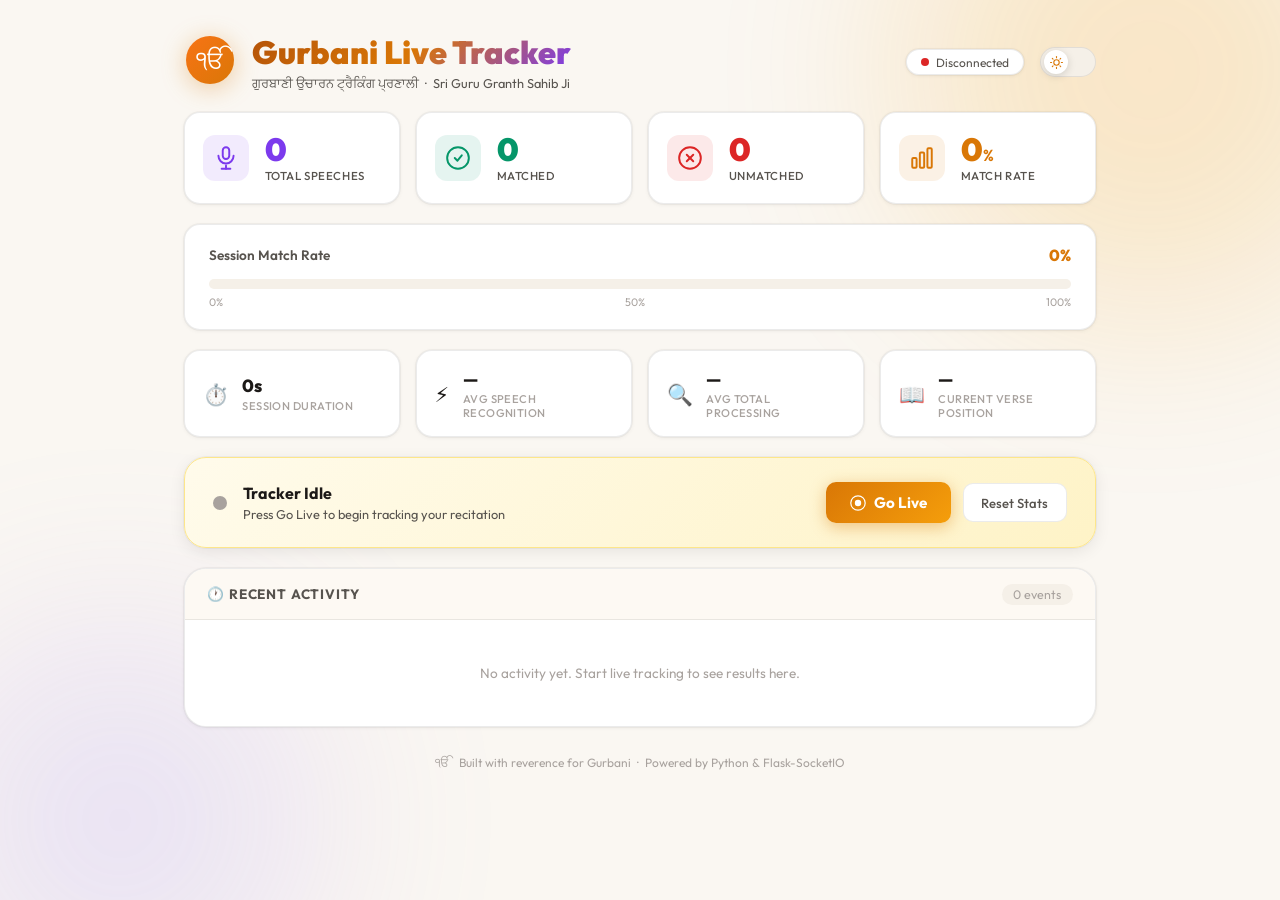
==== templates/index.html @ 45f4f47a "Add files via upload" ====
<!DOCTYPE html>
<html lang="pa">

<head>
  <meta charset="UTF-8" />
  <meta name="viewport" content="width=device-width, initial-scale=1.0" />
  <title>Gurbani Live Tracker — ਗੁਰਬਾਣੀ ਲਾਈਵ ਟ੍ਰੈਕਰ</title>
  <meta name="description"
    content="Live speech-to-Gurbani verse matching system for Sri Guru Granth Sahib Ji recitation tracking." />
  <link rel="preconnect" href="https://fonts.googleapis.com" />
  <link rel="preconnect" href="https://fonts.gstatic.com" crossorigin />
  <link href="https://fonts.googleapis.com/css2?family=Outfit:wght@300;400;500;600;700;900&display=swap"
    rel="stylesheet" />
  <link rel="stylesheet" href="/static/style.css" />
</head>

<body>

  <div id="pageDashboard" class="page page-dashboard active">

    <div class="blob blob-1" aria-hidden="true"></div>
    <div class="blob blob-2" aria-hidden="true"></div>

    <div class="dash-shell">

      <header class="dash-header">
        <div class="dash-logo">
          <svg viewBox="0 0 52 52" fill="none" xmlns="http://www.w3.org/2000/svg">
            <circle cx="26" cy="26" r="24" fill="url(#lg1)" />
            <text x="50%" y="57%" dominant-baseline="middle" text-anchor="middle" font-size="24" fill="white"
              font-family="serif">ੴ</text>
            <defs>
              <linearGradient id="lg1" x1="0" y1="0" x2="52" y2="52" gradientUnits="userSpaceOnUse">
                <stop stop-color="#f97316" />
                <stop offset="1" stop-color="#d97706" />
              </linearGradient>
            </defs>
          </svg>
        </div>
        <div>
          <h1 class="dash-title">Gurbani Live Tracker</h1>
          <p class="dash-subtitle">ਗੁਰਬਾਣੀ ਉਚਾਰਨ ਟ੍ਰੈਕਿੰਗ ਪ੍ਰਣਾਲੀ &nbsp;·&nbsp; Sri Guru Granth Sahib Ji</p>
        </div>
        <div class="conn-pill" id="connPill">
          <span class="conn-dot-pill" id="connDotPill"></span>
          <span id="connLabelPill">Connecting…</span>
        </div>
        <button class="theme-toggle" id="themeToggle" onclick="toggleTheme()" title="Toggle light / dark mode">
          <span class="tt-track">
            <span class="tt-thumb" id="ttThumb">
              <svg class="tt-sun" viewBox="0 0 24 24" fill="none" stroke="currentColor" stroke-width="2"
                stroke-linecap="round">
                <circle cx="12" cy="12" r="5" />
                <line x1="12" y1="1" x2="12" y2="3" />
                <line x1="12" y1="21" x2="12" y2="23" />
                <line x1="4.22" y1="4.22" x2="5.64" y2="5.64" />
                <line x1="18.36" y1="18.36" x2="19.78" y2="19.78" />
                <line x1="1" y1="12" x2="3" y2="12" />
                <line x1="21" y1="12" x2="23" y2="12" />
                <line x1="4.22" y1="19.78" x2="5.64" y2="18.36" />
                <line x1="18.36" y1="5.64" x2="19.78" y2="4.22" />
              </svg>
              <svg class="tt-moon" viewBox="0 0 24 24" fill="currentColor">
                <path d="M21 12.79A9 9 0 1 1 11.21 3 7 7 0 0 0 21 12.79z" />
              </svg>
            </span>
          </span>
        </button>
      </header>

      <div class="kpi-row">
        <div class="kpi-card kpi-total">
          <div class="kpi-icon">
            <svg viewBox="0 0 24 24" fill="none" stroke="currentColor" stroke-width="1.8" stroke-linecap="round"
              stroke-linejoin="round">
              <rect x="9" y="2" width="6" height="11" rx="3" />
              <path d="M19 10a7 7 0 0 1-14 0" />
              <line x1="12" y1="19" x2="12" y2="22" />
              <line x1="8" y1="22" x2="16" y2="22" />
            </svg>
          </div>
          <div class="kpi-body">
            <div class="kpi-value" id="dTotal">0</div>
            <div class="kpi-label">Total Speeches</div>
          </div>
        </div>
        <div class="kpi-card kpi-matched">
          <div class="kpi-icon">
            <svg viewBox="0 0 24 24" fill="none" stroke="currentColor" stroke-width="1.8" stroke-linecap="round"
              stroke-linejoin="round">
              <circle cx="12" cy="12" r="10" />
              <polyline points="9 12 11.5 14.5 15.5 9.5" />
            </svg>
          </div>
          <div class="kpi-body">
            <div class="kpi-value" id="dMatched">0</div>
            <div class="kpi-label">Matched</div>
          </div>
        </div>
        <div class="kpi-card kpi-unmatched">
          <div class="kpi-icon">
            <svg viewBox="0 0 24 24" fill="none" stroke="currentColor" stroke-width="1.8" stroke-linecap="round"
              stroke-linejoin="round">
              <circle cx="12" cy="12" r="10" />
              <line x1="15" y1="9" x2="9" y2="15" />
              <line x1="9" y1="9" x2="15" y2="15" />
            </svg>
          </div>
          <div class="kpi-body">
            <div class="kpi-value" id="dUnmatched">0</div>
            <div class="kpi-label">Unmatched</div>
          </div>
        </div>
        <div class="kpi-card kpi-rate">
          <div class="kpi-icon">
            <svg viewBox="0 0 24 24" fill="none" stroke="currentColor" stroke-width="1.8" stroke-linecap="round"
              stroke-linejoin="round">
              <rect x="3" y="12" width="4" height="9" rx="1" />
              <rect x="10" y="7" width="4" height="14" rx="1" />
              <rect x="17" y="3" width="4" height="18" rx="1" />
            </svg>
          </div>
          <div class="kpi-body">
            <div class="kpi-value" id="dRate">0<span class="kpi-unit">%</span></div>
            <div class="kpi-label">Match Rate</div>
          </div>
        </div>
      </div>

      <div class="progress-card">
        <div class="progress-header">
          <span class="progress-title">Session Match Rate</span>
          <span class="progress-pct" id="dRatePct">0%</span>
        </div>
        <div class="progress-track">
          <div class="progress-fill" id="progressFill" style="width:0%"></div>
        </div>
        <div class="progress-labels">
          <span>0%</span><span>50%</span><span>100%</span>
        </div>
      </div>

      <div class="meta-row">
        <div class="meta-card">
          <div class="meta-icon">⏱️</div>
          <div class="meta-body">
            <div class="meta-value" id="dElapsed">0s</div>
            <div class="meta-label">Session Duration</div>
          </div>
        </div>
        <div class="meta-card">
          <div class="meta-icon">⚡</div>
          <div class="meta-body">
            <div class="meta-value" id="dAvgSR">—</div>
            <div class="meta-label">Avg Speech Recognition</div>
          </div>
        </div>
        <div class="meta-card">
          <div class="meta-icon">🔍</div>
          <div class="meta-body">
            <div class="meta-value" id="dAvgProc">—</div>
            <div class="meta-label">Avg Total Processing</div>
          </div>
        </div>
        <div class="meta-card">
          <div class="meta-icon">📖</div>
          <div class="meta-body">
            <div class="meta-value" id="dVersePos">—</div>
            <div class="meta-label">Current Verse Position</div>
          </div>
        </div>
      </div>

      <div class="tracker-status-card" id="trackerStatusCard">
        <div class="ts-left">
          <div class="ts-dot" id="tsDot"></div>
          <div>
            <div class="ts-title" id="tsTitle">Tracker Idle</div>
            <div class="ts-sub">Press Go Live to begin tracking your recitation</div>
          </div>
        </div>
        <div class="ts-right">
          <button class="btn-golive" id="btnGoLive" onclick="goToLive()" disabled>
            <svg viewBox="0 0 20 20" fill="currentColor" class="golive-icon">
              <circle cx="10" cy="10" r="9" fill="none" stroke="currentColor" stroke-width="1.5" />
              <circle cx="10" cy="10" r="4" />
            </svg>
            Go Live
          </button>
          <button class="btn-reset-stats" onclick="resetStats()">Reset Stats</button>
        </div>
      </div>

      <div class="activity-card">
        <div class="activity-header">
          <span class="activity-title">🕐 Recent Activity</span>
          <span class="activity-count" id="activityCount">0 events</span>
        </div>
        <div class="activity-list" id="activityList">
          <div class="activity-empty">No activity yet. Start live tracking to see results here.</div>
        </div>
      </div>

      <footer class="dash-footer">
        ੴ &nbsp; Built with reverence for Gurbani &nbsp;·&nbsp; Powered by Python &amp; Flask-SocketIO
      </footer>
    </div>
  </div>


  <div id="pageLive" class="page page-live">

    <div class="live-shell">

      <div class="live-topbar">
        <button class="btn-back" onclick="goToDashboard()">
          <svg viewBox="0 0 20 20" fill="none" stroke="currentColor" stroke-width="2">
            <path d="M12 4l-6 6 6 6" />
          </svg>
          Dashboard
        </button>
        <div class="live-topbar-center">
          <span class="live-badge-dot" id="liveBadgeDot"></span>
          <span class="live-badge-text" id="liveBadgeText">Idle</span>
        </div>
        <div class="live-kpi-mini">
          <span class="lkm-item"><b id="lTotal">0</b> total</span>
          <span class="lkm-sep">·</span>
          <span class="lkm-item matched"><b id="lMatched">0</b> matched</span>
          <span class="lkm-sep">·</span>
          <span class="lkm-item unmatched"><b id="lUnmatched">0</b> missed</span>
        </div>
        <button class="theme-toggle theme-toggle-sm" onclick="toggleTheme()" title="Toggle theme">
          <span class="tt-track">
            <span class="tt-thumb" id="ttThumbLive">
              <svg class="tt-sun" viewBox="0 0 24 24" fill="none" stroke="currentColor" stroke-width="2"
                stroke-linecap="round">
                <circle cx="12" cy="12" r="5" />
                <line x1="12" y1="1" x2="12" y2="3" />
                <line x1="12" y1="21" x2="12" y2="23" />
                <line x1="4.22" y1="4.22" x2="5.64" y2="5.64" />
                <line x1="18.36" y1="18.36" x2="19.78" y2="19.78" />
                <line x1="1" y1="12" x2="3" y2="12" />
                <line x1="21" y1="12" x2="23" y2="12" />
                <line x1="4.22" y1="19.78" x2="5.64" y2="18.36" />
                <line x1="18.36" y1="5.64" x2="19.78" y2="4.22" />
              </svg>
              <svg class="tt-moon" viewBox="0 0 24 24" fill="currentColor">
                <path d="M21 12.79A9 9 0 1 1 11.21 3 7 7 0 0 0 21 12.79z" />
              </svg>
            </span>
          </span>
        </button>
      </div>

      <div class="live-status-bar" id="liveStatusBar">
        <span class="status-dot-live" id="statusDotLive"></span>
        <span class="status-text-live" id="statusTextLive">Ready — Press Start to begin</span>
      </div>
      <div class="live-controls">
        <button class="btn btn-start" id="btnStart" onclick="startListening()">
          <svg class="btn-icon" viewBox="0 0 24 24" fill="currentColor">
            <circle cx="12" cy="12" r="10" fill="none" stroke="currentColor" stroke-width="2" />
            <circle cx="12" cy="12" r="4" />
          </svg>
          Start Tracking
        </button>
        <button class="btn btn-stop" id="btnStop" onclick="stopListening()" disabled>
          <svg class="btn-icon" viewBox="0 0 24 24" fill="currentColor">
            <rect x="6" y="6" width="12" height="12" rx="2" />
          </svg>
          Stop
        </button>
        <button class="btn btn-reset" onclick="resetPosition()">
          <svg class="btn-icon" viewBox="0 0 24 24" fill="none" stroke="currentColor" stroke-width="2">
            <path d="M3 12a9 9 0 1 0 9-9 9.75 9.75 0 0 0-6.74 2.74L3 8" />
            <path d="M3 3v5h5" />
          </svg>
          Reset
        </button>
      </div>

      <div class="detected-area" id="detectedArea">
        <div class="detected-label">🎙️ Detected Speech</div>
        <div class="detected-text" id="detectedText">—</div>
      </div>
      <div class="verse-panel">
        <div class="verse-panel-header">
          <span class="verse-panel-title">📖 Matched Verse</span>
          <div class="score-badge" id="scoreBadge" style="display:none">
            <span id="scoreValue">—</span>% match
          </div>
        </div>
        <div class="verse-content" id="verseContent">
          <div class="placeholder-msg">
            <div class="placeholder-icon">ੴ</div>
            <p>Start tracking and recite Gurbani — the matching verse will appear here.</p>
          </div>
        </div>
      </div>

      <div class="metrics-row" id="metricsRow" style="opacity:0">
        <div class="metric-card">
          <div class="metric-label">Speech Recognition</div>
          <div class="metric-value" id="mSR">—</div>
          <div class="metric-unit">seconds</div>
        </div>
        <div class="metric-card">
          <div class="metric-label">Verse Matching</div>
          <div class="metric-value" id="mMatch">—</div>
          <div class="metric-unit">seconds</div>
        </div>
        <div class="metric-card">
          <div class="metric-label">Total Processing</div>
          <div class="metric-value" id="mTotal">—</div>
          <div class="metric-unit">seconds</div>
        </div>
      </div>

      <div class="history-panel">
        <div class="history-header">
          <span>🕐 Session History</span>
          <button class="btn-clear" onclick="clearHistory()">Clear</button>
        </div>
        <div class="history-list" id="historyList">
          <div class="history-empty">No events yet this session.</div>
        </div>
      </div>

    </div>
  </div>

  <div class="pulse-ring" id="pulseRing" aria-hidden="true"></div>

  <script src="/static/socket.io.min.js"></script>
  <script src="/static/app.js"></script>
</body>

</html>
---- static/style.css ----
*,
*::before,
*::after {
  box-sizing: border-box;
  margin: 0;
  padding: 0;
}

:root {
  --bg: #faf7f2;
  --surface: #ffffff;
  --surface-2: #fdf9f3;
  --surface-3: #f5f0e8;
  --border: rgba(0, 0, 0, 0.08);

  --amber: #d97706;
  --amber-lt: #f59e0b;
  --amber-bg: #fffbeb;
  --violet: #7c3aed;
  --violet-lt: #a78bfa;
  --green: #059669;
  --green-bg: #ecfdf5;
  --red: #dc2626;
  --red-bg: #fef2f2;
  --blue: #2563eb;

  --text-1: #1c1917;
  --text-2: #57534e;
  --text-3: #a8a29e;

  --shadow-sm: 0 1px 4px rgba(0, 0, 0, 0.06), 0 0 0 1px rgba(0, 0, 0, 0.04);
  --shadow-md: 0 4px 16px rgba(0, 0, 0, 0.08), 0 0 0 1px rgba(0, 0, 0, 0.04);
  --shadow-lg: 0 8px 32px rgba(0, 0, 0, 0.10), 0 0 0 1px rgba(0, 0, 0, 0.05);

  --radius-sm: 10px;
  --radius-md: 16px;
  --radius-lg: 22px;
}

html {
  font-size: 16px;
}

body {
  font-family: 'Outfit', system-ui, sans-serif;
  background: var(--bg);
  color: var(--text-1);
  min-height: 100vh;
}

.page {
  display: none;
  min-height: 100vh;
}

.page.active {
  display: block;
}

.page-dashboard {
  position: relative;
  overflow-x: hidden;
}

.blob {
  position: fixed;
  border-radius: 50%;
  filter: blur(100px);
  opacity: 0.18;
  pointer-events: none;
  z-index: 0;
}

.blob-1 {
  width: 500px;
  height: 500px;
  background: #f59e0b;
  top: -180px;
  right: -120px;
}

.blob-2 {
  width: 400px;
  height: 400px;
  background: #a78bfa;
  bottom: -120px;
  left: -80px;
}

.dash-shell {
  position: relative;
  z-index: 1;
  max-width: 960px;
  margin: 0 auto;
  padding: 2rem 1.5rem 4rem;
  display: flex;
  flex-direction: column;
  gap: 1.25rem;
}

.dash-header {
  display: flex;
  align-items: center;
  gap: 1rem;
  flex-wrap: wrap;
}

.dash-logo svg {
  width: 52px;
  height: 52px;
  filter: drop-shadow(0 4px 12px rgba(217, 119, 6, 0.35));
}

.dash-title {
  font-size: clamp(1.5rem, 3.5vw, 2rem);
  font-weight: 900;
  background: linear-gradient(135deg, #b45309, #d97706, #7c3aed);
  -webkit-background-clip: text;
  -webkit-text-fill-color: transparent;
  background-clip: text;
}

.dash-subtitle {
  font-size: 0.8rem;
  color: var(--text-2);
  margin-top: 0.2rem;
}

.conn-pill {
  margin-left: auto;
  display: flex;
  align-items: center;
  gap: 0.4rem;
  background: var(--surface);
  border: 1px solid var(--border);
  border-radius: 999px;
  padding: 0.3rem 0.9rem;
  font-size: 0.75rem;
  color: var(--text-2);
  box-shadow: var(--shadow-sm);
}

.conn-dot-pill {
  width: 8px;
  height: 8px;
  border-radius: 50%;
  background: var(--text-3);
  transition: background 0.4s, box-shadow 0.4s;
}

.conn-dot-pill.on {
  background: var(--green);
  box-shadow: 0 0 6px var(--green);
}

.conn-dot-pill.off {
  background: var(--red);
}

.kpi-row {
  display: grid;
  grid-template-columns: repeat(4, 1fr);
  gap: 1rem;
}

.kpi-card {
  background: var(--surface);
  border: 1px solid var(--border);
  border-radius: var(--radius-md);
  padding: 1.25rem 1.1rem;
  display: flex;
  align-items: center;
  gap: 1rem;
  box-shadow: var(--shadow-sm);
  transition: box-shadow 0.2s, transform 0.2s;
}

.kpi-card:hover {
  box-shadow: var(--shadow-md);
  transform: translateY(-2px);
}

.kpi-icon {
  font-size: 1.7rem;
  flex-shrink: 0;
}

.kpi-value {
  font-size: 2rem;
  font-weight: 900;
  line-height: 1;
}

.kpi-label {
  font-size: 0.72rem;
  color: var(--text-2);
  margin-top: 0.2rem;
  font-weight: 500;
  text-transform: uppercase;
  letter-spacing: 0.05em;
}

.kpi-unit {
  font-size: 1rem;
  font-weight: 600;
}

.kpi-total .kpi-value {
  color: var(--violet);
}

.kpi-matched .kpi-value {
  color: var(--green);
}

.kpi-unmatched .kpi-value {
  color: var(--red);
}

.kpi-rate .kpi-value {
  color: var(--amber);
}

.progress-card {
  background: var(--surface);
  border: 1px solid var(--border);
  border-radius: var(--radius-md);
  padding: 1.25rem 1.5rem;
  box-shadow: var(--shadow-sm);
}

.progress-header {
  display: flex;
  justify-content: space-between;
  align-items: center;
  margin-bottom: 0.85rem;
}

.progress-title {
  font-size: 0.85rem;
  font-weight: 600;
  color: var(--text-2);
}

.progress-pct {
  font-size: 1rem;
  font-weight: 800;
  color: var(--amber);
}

.progress-track {
  background: var(--surface-3);
  border-radius: 999px;
  height: 10px;
  overflow: hidden;
}

.progress-fill {
  height: 100%;
  background: linear-gradient(90deg, #f59e0b, #d97706);
  border-radius: 999px;
  transition: width 0.6s ease;
}

.progress-labels {
  display: flex;
  justify-content: space-between;
  font-size: 0.68rem;
  color: var(--text-3);
  margin-top: 0.4rem;
}

.meta-row {
  display: grid;
  grid-template-columns: repeat(4, 1fr);
  gap: 1rem;
}

.meta-card {
  background: var(--surface);
  border: 1px solid var(--border);
  border-radius: var(--radius-md);
  padding: 1rem 1.1rem;
  display: flex;
  align-items: center;
  gap: 0.85rem;
  box-shadow: var(--shadow-sm);
}

.meta-icon {
  font-size: 1.3rem;
  flex-shrink: 0;
}

.meta-value {
  font-size: 1.1rem;
  font-weight: 800;
  color: var(--text-1);
}

.meta-label {
  font-size: 0.7rem;
  color: var(--text-3);
  font-weight: 500;
  text-transform: uppercase;
  letter-spacing: 0.04em;
  margin-top: 0.1rem;
}

.tracker-status-card {
  background: linear-gradient(135deg, #fffbeb, #fef3c7);
  border: 1px solid #fde68a;
  border-radius: var(--radius-lg);
  padding: 1.5rem 1.75rem;
  display: flex;
  align-items: center;
  justify-content: space-between;
  gap: 1rem;
  flex-wrap: wrap;
  box-shadow: var(--shadow-md);
}

.tracker-status-card.live {
  background: linear-gradient(135deg, #ecfdf5, #d1fae5);
  border-color: #6ee7b7;
}

.ts-left {
  display: flex;
  align-items: center;
  gap: 1rem;
}

.ts-dot {
  width: 14px;
  height: 14px;
  border-radius: 50%;
  background: var(--text-3);
  flex-shrink: 0;
  transition: all 0.4s;
}

.ts-dot.live {
  background: var(--green);
  box-shadow: 0 0 0 4px rgba(5, 150, 105, 0.2);
  animation: pulse-dot 1.2s infinite;
}

@keyframes pulse-dot {

  0%,
  100% {
    box-shadow: 0 0 0 4px rgba(5, 150, 105, 0.2);
  }

  50% {
    box-shadow: 0 0 0 8px rgba(5, 150, 105, 0.08);
  }
}

.ts-title {
  font-size: 1rem;
  font-weight: 700;
  color: var(--text-1);
}

.ts-sub {
  font-size: 0.8rem;
  color: var(--text-2);
  margin-top: 0.15rem;
}

.ts-right {
  display: flex;
  align-items: center;
  gap: 0.75rem;
}

.btn-golive {
  display: flex;
  align-items: center;
  gap: 0.5rem;
  background: linear-gradient(135deg, #d97706, #f59e0b);
  color: white;
  border: none;
  cursor: pointer;
  font-family: 'Outfit', sans-serif;
  font-size: 0.95rem;
  font-weight: 700;
  padding: 0.7rem 1.5rem;
  border-radius: var(--radius-sm);
  box-shadow: 0 4px 16px rgba(217, 119, 6, 0.4);
  transition: transform 0.15s, box-shadow 0.2s, opacity 0.2s;
}

.btn-golive:hover:not(:disabled) {
  transform: translateY(-2px);
  box-shadow: 0 6px 22px rgba(217, 119, 6, 0.55);
}

.btn-golive:disabled {
  opacity: 0.4;
  cursor: not-allowed;
}

.golive-icon {
  width: 16px;
  height: 16px;
}

.btn-reset-stats {
  background: var(--surface);
  border: 1px solid var(--border);
  color: var(--text-2);
  font-family: 'Outfit', sans-serif;
  font-size: 0.82rem;
  font-weight: 500;
  padding: 0.65rem 1.1rem;
  border-radius: var(--radius-sm);
  cursor: pointer;
  transition: all 0.2s;
}

.btn-reset-stats:hover {
  border-color: var(--red);
  color: var(--red);
}

.activity-card {
  background: var(--surface);
  border: 1px solid var(--border);
  border-radius: var(--radius-lg);
  overflow: hidden;
  box-shadow: var(--shadow-sm);
}

.activity-header {
  display: flex;
  justify-content: space-between;
  align-items: center;
  padding: 0.9rem 1.4rem;
  background: var(--surface-2);
  border-bottom: 1px solid var(--border);
}

.activity-title {
  font-size: 0.85rem;
  font-weight: 700;
  color: var(--text-2);
  text-transform: uppercase;
  letter-spacing: 0.06em;
}

.activity-count {
  font-size: 0.78rem;
  color: var(--text-3);
  background: var(--surface-3);
  padding: 0.2rem 0.7rem;
  border-radius: 999px;
}

.activity-list {
  padding: 0.75rem;
  display: flex;
  flex-direction: column;
  gap: 0.45rem;
  max-height: 220px;
  overflow-y: auto;
}

.activity-empty {
  text-align: center;
  color: var(--text-3);
  font-size: 0.85rem;
  padding: 2rem 0;
}

.activity-item {
  display: flex;
  align-items: center;
  gap: 0.75rem;
  background: var(--surface-2);
  border: 1px solid var(--border);
  border-radius: var(--radius-sm);
  padding: 0.6rem 0.9rem;
  animation: slideIn 0.3s ease;
}

@keyframes slideIn {
  from {
    opacity: 0;
    transform: translateY(-6px);
  }

  to {
    opacity: 1;
    transform: translateY(0);
  }
}

.ai-time {
  font-size: 0.68rem;
  color: var(--text-3);
  flex-shrink: 0;
}

.ai-spoken {
  font-size: 0.82rem;
  font-family: 'Raavi', serif;
  color: var(--violet);
  flex: 1;
  white-space: nowrap;
  overflow: hidden;
  text-overflow: ellipsis;
}

.ai-tag {
  font-size: 0.65rem;
  font-weight: 700;
  text-transform: uppercase;
  letter-spacing: 0.05em;
  padding: 0.15rem 0.55rem;
  border-radius: 999px;
  flex-shrink: 0;
}

.ai-tag.m {
  background: var(--green-bg);
  color: var(--green);
  border: 1px solid #a7f3d0;
}

.ai-tag.nm {
  background: var(--red-bg);
  color: var(--red);
  border: 1px solid #fecaca;
}

.dash-footer {
  text-align: center;
  font-size: 0.75rem;
  color: var(--text-3);
  padding-top: 0.5rem;
}

.page-live {
  background: var(--bg);
}

.live-shell {
  max-width: 860px;
  margin: 0 auto;
  padding: 1.25rem 1.5rem 4rem;
  display: flex;
  flex-direction: column;
  gap: 1.1rem;
}

.live-topbar {
  display: flex;
  align-items: center;
  gap: 1rem;
  background: var(--surface);
  border: 1px solid var(--border);
  border-radius: var(--radius-md);
  padding: 0.65rem 1rem;
  box-shadow: var(--shadow-sm);
  flex-wrap: wrap;
}

.btn-back {
  display: flex;
  align-items: center;
  gap: 0.35rem;
  background: none;
  border: 1px solid var(--border);
  border-radius: var(--radius-sm);
  padding: 0.35rem 0.85rem;
  font-family: 'Outfit', sans-serif;
  font-size: 0.82rem;
  font-weight: 600;
  color: var(--text-2);
  cursor: pointer;
  transition: all 0.2s;
}

.btn-back svg {
  width: 14px;
  height: 14px;
}

.btn-back:hover {
  background: var(--surface-3);
  color: var(--text-1);
  border-color: var(--amber);
}

.live-topbar-center {
  display: flex;
  align-items: center;
  gap: 0.5rem;
  flex: 1;
  justify-content: center;
}

.live-badge-dot {
  width: 10px;
  height: 10px;
  border-radius: 50%;
  background: var(--text-3);
  transition: all 0.4s;
}

.live-badge-dot.live {
  background: var(--green);
  box-shadow: 0 0 8px var(--green);
  animation: pulse-dot 1.2s infinite;
}

.live-badge-text {
  font-size: 0.82rem;
  font-weight: 700;
  color: var(--text-2);
  text-transform: uppercase;
  letter-spacing: 0.06em;
}

.live-kpi-mini {
  display: flex;
  align-items: center;
  gap: 0.4rem;
  font-size: 0.8rem;
  color: var(--text-2);
}

.lkm-sep {
  color: var(--text-3);
}

.matched b {
  color: var(--green);
}

.unmatched b {
  color: var(--red);
}

.live-status-bar {
  display: flex;
  align-items: center;
  gap: 0.75rem;
  background: var(--surface);
  border: 1px solid var(--border);
  border-radius: var(--radius-md);
  padding: 0.7rem 1.25rem;
  box-shadow: var(--shadow-sm);
}

.status-dot-live {
  width: 10px;
  height: 10px;
  border-radius: 50%;
  background: var(--text-3);
  flex-shrink: 0;
  transition: all 0.4s;
}

.status-dot-live.live {
  background: var(--green);
  box-shadow: 0 0 8px var(--green);
  animation: pulse-dot 1.2s infinite;
}

.status-dot-live.stopped {
  background: var(--red);
}

.status-dot-live.warn {
  background: var(--amber-lt);
}

.status-dot-live.error {
  background: var(--red);
}

.status-text-live {
  font-size: 0.88rem;
  color: var(--text-2);
}

.live-controls {
  display: flex;
  gap: 0.85rem;
  flex-wrap: wrap;
}

.btn {
  display: flex;
  align-items: center;
  gap: 0.5rem;
  padding: 0.7rem 1.4rem;
  border-radius: var(--radius-sm);
  border: none;
  cursor: pointer;
  font-family: 'Outfit', sans-serif;
  font-size: 0.9rem;
  font-weight: 700;
  transition: transform 0.15s, box-shadow 0.2s, opacity 0.2s;
  flex: 1;
  min-width: 130px;
  justify-content: center;
}

.btn:disabled {
  opacity: 0.35;
  cursor: not-allowed;
}

.btn:hover:not(:disabled) {
  transform: translateY(-2px);
}

.btn-icon {
  width: 17px;
  height: 17px;
  flex-shrink: 0;
}

.btn-start {
  background: linear-gradient(135deg, #7c3aed, #9f67fa);
  color: white;
  box-shadow: 0 4px 16px rgba(124, 58, 237, 0.35);
}

.btn-start:hover:not(:disabled) {
  box-shadow: 0 6px 24px rgba(124, 58, 237, 0.5);
}

.btn-stop {
  background: linear-gradient(135deg, #dc2626, #f87171);
  color: white;
  box-shadow: 0 4px 16px rgba(220, 38, 38, 0.3);
}

.btn-stop:hover:not(:disabled) {
  box-shadow: 0 6px 24px rgba(220, 38, 38, 0.45);
}

.btn-reset {
  background: var(--surface);
  color: var(--text-2);
  border: 1px solid var(--border);
  flex: 0 0 auto;
  min-width: auto;
}

.btn-reset:hover {
  border-color: var(--amber);
  color: var(--amber);
}

.detected-area {
  background: var(--surface);
  border: 1px solid var(--border);
  border-radius: var(--radius-md);
  padding: 1rem 1.4rem;
  box-shadow: var(--shadow-sm);
  transition: border-color 0.3s;
}

.detected-area.active {
  border-color: #c4b5fd;
  box-shadow: 0 0 0 3px rgba(167, 139, 250, 0.12);
}

.detected-label {
  font-size: 0.7rem;
  font-weight: 700;
  text-transform: uppercase;
  letter-spacing: 0.07em;
  color: var(--text-3);
  margin-bottom: 0.4rem;
}

.detected-text {
  font-size: 1.2rem;
  font-weight: 500;
  color: var(--violet);
  font-family: 'Raavi', 'Gurmukhi MN', serif;
  min-height: 1.6rem;
  word-break: break-word;
}

.verse-panel {
  background: var(--surface);
  border: 1px solid var(--border);
  border-radius: var(--radius-lg);
  overflow: hidden;
  box-shadow: var(--shadow-md);
}

.verse-panel-header {
  display: flex;
  align-items: center;
  justify-content: space-between;
  padding: 0.9rem 1.4rem;
  background: var(--surface-2);
  border-bottom: 1px solid var(--border);
}

.verse-panel-title {
  font-size: 0.82rem;
  font-weight: 700;
  color: var(--text-2);
  text-transform: uppercase;
  letter-spacing: 0.07em;
}

.score-badge {
  background: var(--green-bg);
  border: 1px solid #a7f3d0;
  border-radius: 999px;
  padding: 0.2rem 0.8rem;
  font-size: 0.75rem;
  font-weight: 700;
  color: var(--green);
}

.verse-content {
  padding: 1.5rem;
  min-height: 160px;
  font-family: 'Raavi', 'Gurmukhi MN', 'Noto Sans Gurmukhi', serif;
  font-size: 1.25rem;
  line-height: 2;
  color: var(--text-1);
  word-break: break-word;
}

.placeholder-msg {
  display: flex;
  flex-direction: column;
  align-items: center;
  justify-content: center;
  gap: 0.75rem;
  min-height: 130px;
  text-align: center;
}

.placeholder-icon {
  font-size: 2.5rem;
  opacity: 0.2;
}

.placeholder-msg p {
  font-family: 'Outfit', sans-serif;
  font-size: 0.9rem;
  color: var(--text-3);
  max-width: 340px;
  line-height: 1.6;
}

.verse-line {
  display: block;
  padding: 0.1rem 0;
}

.verse-line.highlight {
  background: linear-gradient(90deg, rgba(245, 158, 11, 0.15), rgba(124, 58, 237, 0.08));
  border-radius: 6px;
  padding-left: 0.6rem;
  color: #92400e;
  font-weight: 700;
}

.metrics-row {
  display: grid;
  grid-template-columns: repeat(3, 1fr);
  gap: 1rem;
  transition: opacity 0.5s;
}

.metric-card {
  background: var(--surface);
  border: 1px solid var(--border);
  border-radius: var(--radius-md);
  padding: 1rem;
  text-align: center;
  box-shadow: var(--shadow-sm);
}

.metric-label {
  font-size: 0.7rem;
  color: var(--text-3);
  text-transform: uppercase;
  letter-spacing: 0.06em;
  margin-bottom: 0.3rem;
}

.metric-value {
  font-size: 1.5rem;
  font-weight: 800;
  color: var(--amber);
}

.metric-unit {
  font-size: 0.68rem;
  color: var(--text-3);
  margin-top: 0.2rem;
}

.history-panel {
  background: var(--surface);
  border: 1px solid var(--border);
  border-radius: var(--radius-lg);
  overflow: hidden;
  box-shadow: var(--shadow-sm);
}

.history-header {
  display: flex;
  align-items: center;
  justify-content: space-between;
  padding: 0.85rem 1.4rem;
  background: var(--surface-2);
  border-bottom: 1px solid var(--border);
  font-size: 0.82rem;
  font-weight: 700;
  color: var(--text-2);
  text-transform: uppercase;
  letter-spacing: 0.06em;
}

.btn-clear {
  background: none;
  border: 1px solid var(--border);
  border-radius: 6px;
  color: var(--text-3);
  font-family: 'Outfit', sans-serif;
  font-size: 0.72rem;
  padding: 0.2rem 0.65rem;
  cursor: pointer;
  transition: all 0.2s;
}

.btn-clear:hover {
  color: var(--red);
  border-color: #fca5a5;
}

.history-list {
  padding: 0.75rem;
  max-height: 240px;
  overflow-y: auto;
  display: flex;
  flex-direction: column;
  gap: 0.4rem;
}

.history-list::-webkit-scrollbar {
  width: 4px;
}

.history-list::-webkit-scrollbar-thumb {
  background: var(--surface-3);
  border-radius: 4px;
}

.history-empty {
  text-align: center;
  color: var(--text-3);
  font-size: 0.82rem;
  padding: 1.5rem 0;
}

.history-item {
  display: flex;
  gap: 0.75rem;
  align-items: flex-start;
  background: var(--surface-2);
  border: 1px solid var(--border);
  border-radius: var(--radius-sm);
  padding: 0.6rem 0.9rem;
  animation: slideIn 0.3s ease;
}

.history-time {
  font-size: 0.68rem;
  color: var(--text-3);
  flex-shrink: 0;
  margin-top: 0.1rem;
}

.history-body {
  flex: 1;
}

.history-spoken {
  font-size: 0.8rem;
  font-family: 'Raavi', serif;
  color: var(--violet);
  margin-bottom: 0.12rem;
}

.history-match {
  font-size: 0.75rem;
  color: var(--text-3);
  white-space: nowrap;
  overflow: hidden;
  text-overflow: ellipsis;
}

.history-tag {
  font-size: 0.62rem;
  font-weight: 700;
  text-transform: uppercase;
  letter-spacing: 0.05em;
  padding: 0.12rem 0.5rem;
  border-radius: 999px;
  flex-shrink: 0;
  align-self: center;
}

.tag-match {
  background: var(--green-bg);
  color: var(--green);
  border: 1px solid #a7f3d0;
}

.tag-nomatch {
  background: var(--red-bg);
  color: var(--red);
  border: 1px solid #fecaca;
}

.pulse-ring {
  display: none;
  position: fixed;
  bottom: 2rem;
  right: 2rem;
  width: 48px;
  height: 48px;
  border-radius: 50%;
  border: 2px solid var(--green);
  animation: ringPulse 1.5s ease-out infinite;
  z-index: 100;
  pointer-events: none;
}

.pulse-ring.active {
  display: block;
}

@keyframes ringPulse {
  0% {
    transform: scale(0.8);
    opacity: 1;
  }

  100% {
    transform: scale(2);
    opacity: 0;
  }
}

@media (max-width: 700px) {

  .kpi-row,
  .meta-row {
    grid-template-columns: repeat(2, 1fr);
  }

  .metrics-row {
    grid-template-columns: 1fr;
  }

  .dash-shell,
  .live-shell {
    padding: 1rem 1rem 3rem;
  }

  .tracker-status-card {
    flex-direction: column;
    align-items: flex-start;
  }
}

@media (max-width: 440px) {
  .kpi-row {
    grid-template-columns: 1fr 1fr;
  }

  .meta-row {
    grid-template-columns: 1fr 1fr;
  }
}

.theme-toggle {
  background: var(--surface-3);
  border: 1px solid var(--border);
  border-radius: 999px;
  padding: 3px;
  cursor: pointer;
  display: flex;
  align-items: center;
  width: 56px;
  height: 30px;
  position: relative;
  transition: background 0.3s, border-color 0.3s;
  flex-shrink: 0;
}

.theme-toggle:hover {
  border-color: var(--amber);
}

.theme-toggle-sm {
  width: 48px;
  height: 26px;
}

.tt-track {
  position: relative;
  width: 100%;
  height: 100%;
  display: flex;
  align-items: center;
}

.tt-thumb {
  position: absolute;
  left: 0;
  width: 24px;
  height: 24px;
  border-radius: 50%;
  background: var(--surface);
  box-shadow: 0 2px 8px rgba(0, 0, 0, 0.15);
  display: flex;
  align-items: center;
  justify-content: center;
  transition: transform 0.35s cubic-bezier(0.34, 1.56, 0.64, 1), background 0.3s;
}

.theme-toggle-sm .tt-thumb {
  width: 20px;
  height: 20px;
}

.tt-sun {
  width: 13px;
  height: 13px;
  color: #d97706;
  display: block;
}

.tt-moon {
  width: 11px;
  height: 11px;
  color: #818cf8;
  display: none;
}

body[data-theme="dark"] .tt-thumb {
  transform: translateX(26px);
  background: #1e2235;
}

body[data-theme="dark"] .theme-toggle-sm .tt-thumb {
  transform: translateX(22px);
}

body[data-theme="dark"] .tt-sun {
  display: none;
}

body[data-theme="dark"] .tt-moon {
  display: block;
}

body[data-theme="dark"] .theme-toggle {
  background: #1a1d30;
  border-color: rgba(255, 255, 255, 0.12);
}

body[data-theme="dark"] {
  --bg: #0d0f1a;
  --surface: #141626;
  --surface-2: #191c30;
  --surface-3: #1f2338;
  --border: rgba(255, 255, 255, 0.08);
  --amber: #fbbf24;
  --amber-lt: #f59e0b;
  --amber-bg: rgba(251, 191, 36, 0.08);
  --violet: #a78bfa;
  --violet-lt: #c4b5fd;
  --green: #34d399;
  --green-bg: rgba(52, 211, 153, 0.1);
  --red: #f87171;
  --red-bg: rgba(248, 113, 113, 0.1);
  --text-1: #f1f5f9;
  --text-2: #94a3b8;
  --text-3: #475569;
  --shadow-sm: 0 1px 4px rgba(0, 0, 0, 0.4), 0 0 0 1px rgba(255, 255, 255, 0.04);
  --shadow-md: 0 4px 16px rgba(0, 0, 0, 0.5), 0 0 0 1px rgba(255, 255, 255, 0.05);
  --shadow-lg: 0 8px 32px rgba(0, 0, 0, 0.6), 0 0 0 1px rgba(255, 255, 255, 0.06);
}

body[data-theme="dark"] .dash-title {
  background: linear-gradient(135deg, #fbbf24, #f97316, #a78bfa);
  -webkit-background-clip: text;
  background-clip: text;
  -webkit-text-fill-color: transparent;
}

body[data-theme="dark"] .tracker-status-card {
  background: linear-gradient(135deg, rgba(251, 191, 36, 0.07), rgba(217, 119, 6, 0.04));
  border-color: rgba(251, 191, 36, 0.2);
}

body[data-theme="dark"] .tracker-status-card.live {
  background: linear-gradient(135deg, rgba(52, 211, 153, 0.08), rgba(16, 185, 129, 0.04));
  border-color: rgba(52, 211, 153, 0.25);
}

body[data-theme="dark"] .verse-line.highlight {
  background: linear-gradient(90deg, rgba(251, 191, 36, 0.18), rgba(167, 139, 250, 0.1));
  color: #fcd34d;
}

body[data-theme="dark"] .blob-1 {
  background: #7c3aed;
  opacity: 0.12;
}

body[data-theme="dark"] .blob-2 {
  background: #f59e0b;
  opacity: 0.08;
}

body[data-theme="dark"] .detected-area.active {
  border-color: rgba(167, 139, 250, 0.4);
  box-shadow: 0 0 0 3px rgba(167, 139, 250, 0.08);
}

body[data-theme="dark"] .progress-track {
  background: #1f2338;
}

body[data-theme="dark"] .score-badge {
  background: rgba(52, 211, 153, 0.12);
  border-color: rgba(52, 211, 153, 0.25);
}

body[data-theme="dark"] .ai-tag.m {
  background: rgba(52, 211, 153, 0.12);
  border-color: rgba(52, 211, 153, 0.25);
}

body[data-theme="dark"] .ai-tag.nm {
  background: rgba(248, 113, 113, 0.1);
  border-color: rgba(248, 113, 113, 0.2);
}

body[data-theme="dark"] .tag-match {
  background: rgba(52, 211, 153, 0.12);
  border-color: rgba(52, 211, 153, 0.25);
}

body[data-theme="dark"] .tag-nomatch {
  background: rgba(248, 113, 113, 0.1);
  border-color: rgba(248, 113, 113, 0.2);
}

body[data-theme="dark"] .btn-reset-stats {
  background: var(--surface-2);
}

body[data-theme="dark"] .btn-reset {
  background: var(--surface-2);
}

body[data-theme="dark"] .conn-pill {
  background: var(--surface-2);
}

.kpi-icon {
  width: 46px;
  height: 46px;
  flex-shrink: 0;
  display: flex;
  align-items: center;
  justify-content: center;
  border-radius: 12px;
}

.kpi-icon svg {
  width: 26px;
  height: 26px;
}

.kpi-total .kpi-icon {
  background: rgba(124, 58, 237, 0.1);
  color: var(--violet);
}

.kpi-matched .kpi-icon {
  background: rgba(5, 150, 105, 0.1);
  color: var(--green);
}

.kpi-unmatched .kpi-icon {
  background: rgba(220, 38, 38, 0.1);
  color: var(--red);
}

.kpi-rate .kpi-icon {
  background: rgba(217, 119, 6, 0.1);
  color: var(--amber);
}

body[data-theme="dark"] .kpi-total .kpi-icon {
  background: rgba(167, 139, 250, 0.12);
}

body[data-theme="dark"] .kpi-matched .kpi-icon {
  background: rgba(52, 211, 153, 0.12);
}

body[data-theme="dark"] .kpi-unmatched .kpi-icon {
  background: rgba(248, 113, 113, 0.12);
}

body[data-theme="dark"] .kpi-rate .kpi-icon {
  background: rgba(251, 191, 36, 0.12);
}

body[data-theme="dark"] .activity-list::-webkit-scrollbar {
  width: 5px;
}

body[data-theme="dark"] .activity-list::-webkit-scrollbar-track {
  background: #1a1d2e;
  border-radius: 4px;
}

body[data-theme="dark"] .activity-list::-webkit-scrollbar-thumb {
  background: #2e3250;
  border-radius: 4px;
}

body[data-theme="dark"] .activity-list::-webkit-scrollbar-thumb:hover {
  background: #3d4168;
}

body[data-theme="dark"] .history-list::-webkit-scrollbar {
  width: 5px;
}

body[data-theme="dark"] .history-list::-webkit-scrollbar-track {
  background: #1a1d2e;
  border-radius: 4px;
}

body[data-theme="dark"] .history-list::-webkit-scrollbar-thumb {
  background: #2e3250;
  border-radius: 4px;
}

body[data-theme="dark"] .history-list::-webkit-scrollbar-thumb:hover {
  background: #3d4168;
}

.activity-list::-webkit-scrollbar {
  width: 5px;
}

.activity-list::-webkit-scrollbar-track {
  background: var(--surface-3);
  border-radius: 4px;
}

.activity-list::-webkit-scrollbar-thumb {
  background: #d1c4b0;
  border-radius: 4px;
}

.activity-list::-webkit-scrollbar-thumb:hover {
  background: #b5a48e;
}
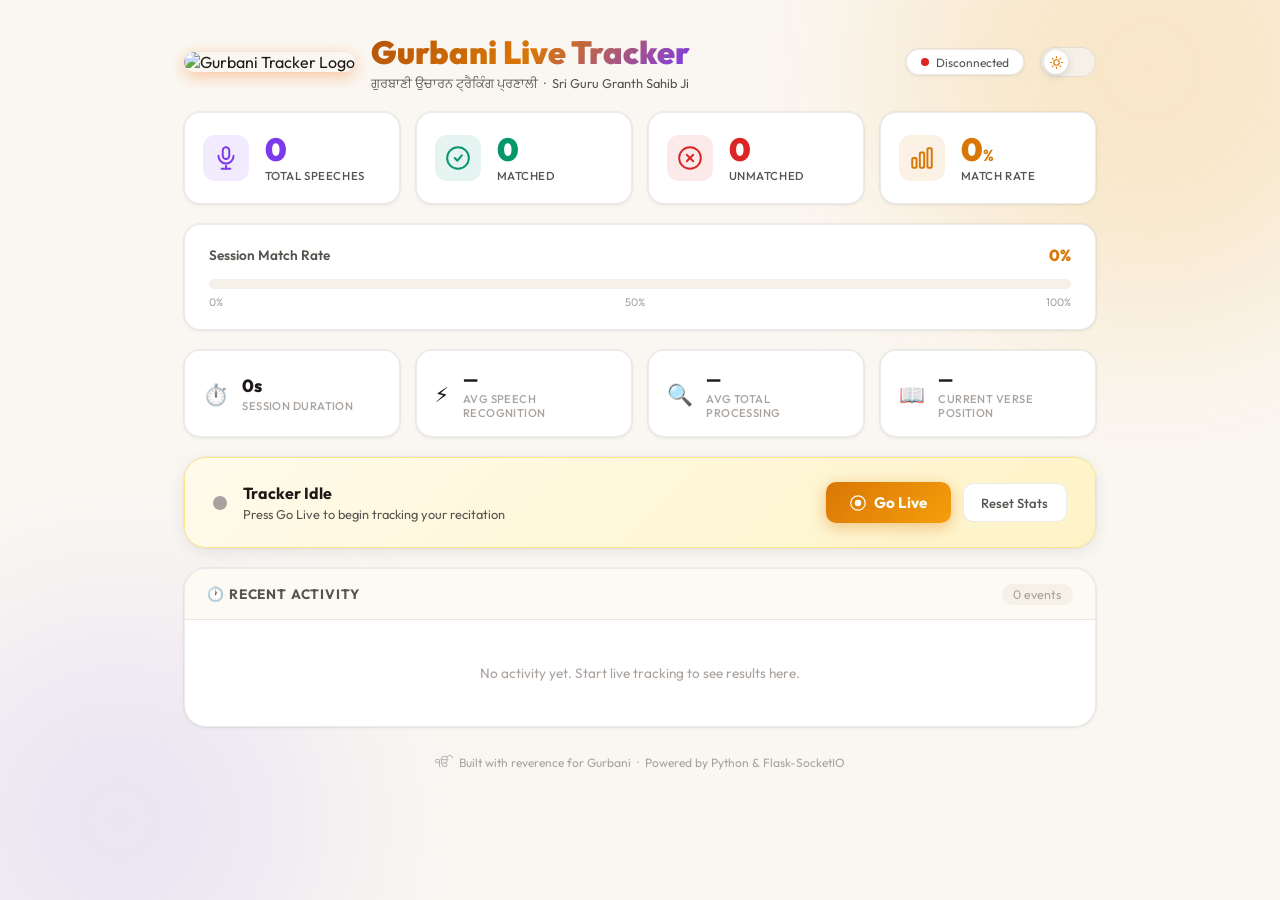
==== commit 75affa4d: "index.html" ====
--- a/templates/index.html
+++ b/templates/index.html
@@ -1,339 +1,328 @@
-<!DOCTYPE html>
-<html lang="pa">
-
-<head>
-  <meta charset="UTF-8" />
-  <meta name="viewport" content="width=device-width, initial-scale=1.0" />
-  <title>Gurbani Live Tracker — ਗੁਰਬਾਣੀ ਲਾਈਵ ਟ੍ਰੈਕਰ</title>
-  <meta name="description"
-    content="Live speech-to-Gurbani verse matching system for Sri Guru Granth Sahib Ji recitation tracking." />
-  <link rel="preconnect" href="https://fonts.googleapis.com" />
-  <link rel="preconnect" href="https://fonts.gstatic.com" crossorigin />
-  <link href="https://fonts.googleapis.com/css2?family=Outfit:wght@300;400;500;600;700;900&display=swap"
-    rel="stylesheet" />
-  <link rel="stylesheet" href="/static/style.css" />
-</head>
-
-<body>
-
-  <div id="pageDashboard" class="page page-dashboard active">
-
-    <div class="blob blob-1" aria-hidden="true"></div>
-    <div class="blob blob-2" aria-hidden="true"></div>
-
-    <div class="dash-shell">
-
-      <header class="dash-header">
-        <div class="dash-logo">
-          <svg viewBox="0 0 52 52" fill="none" xmlns="http://www.w3.org/2000/svg">
-            <circle cx="26" cy="26" r="24" fill="url(#lg1)" />
-            <text x="50%" y="57%" dominant-baseline="middle" text-anchor="middle" font-size="24" fill="white"
-              font-family="serif">ੴ</text>
-            <defs>
-              <linearGradient id="lg1" x1="0" y1="0" x2="52" y2="52" gradientUnits="userSpaceOnUse">
-                <stop stop-color="#f97316" />
-                <stop offset="1" stop-color="#d97706" />
-              </linearGradient>
-            </defs>
-          </svg>
-        </div>
-        <div>
-          <h1 class="dash-title">Gurbani Live Tracker</h1>
-          <p class="dash-subtitle">ਗੁਰਬਾਣੀ ਉਚਾਰਨ ਟ੍ਰੈਕਿੰਗ ਪ੍ਰਣਾਲੀ &nbsp;·&nbsp; Sri Guru Granth Sahib Ji</p>
-        </div>
-        <div class="conn-pill" id="connPill">
-          <span class="conn-dot-pill" id="connDotPill"></span>
-          <span id="connLabelPill">Connecting…</span>
-        </div>
-        <button class="theme-toggle" id="themeToggle" onclick="toggleTheme()" title="Toggle light / dark mode">
-          <span class="tt-track">
-            <span class="tt-thumb" id="ttThumb">
-              <svg class="tt-sun" viewBox="0 0 24 24" fill="none" stroke="currentColor" stroke-width="2"
-                stroke-linecap="round">
-                <circle cx="12" cy="12" r="5" />
-                <line x1="12" y1="1" x2="12" y2="3" />
-                <line x1="12" y1="21" x2="12" y2="23" />
-                <line x1="4.22" y1="4.22" x2="5.64" y2="5.64" />
-                <line x1="18.36" y1="18.36" x2="19.78" y2="19.78" />
-                <line x1="1" y1="12" x2="3" y2="12" />
-                <line x1="21" y1="12" x2="23" y2="12" />
-                <line x1="4.22" y1="19.78" x2="5.64" y2="18.36" />
-                <line x1="18.36" y1="5.64" x2="19.78" y2="4.22" />
-              </svg>
-              <svg class="tt-moon" viewBox="0 0 24 24" fill="currentColor">
-                <path d="M21 12.79A9 9 0 1 1 11.21 3 7 7 0 0 0 21 12.79z" />
-              </svg>
-            </span>
-          </span>
-        </button>
-      </header>
-
-      <div class="kpi-row">
-        <div class="kpi-card kpi-total">
-          <div class="kpi-icon">
-            <svg viewBox="0 0 24 24" fill="none" stroke="currentColor" stroke-width="1.8" stroke-linecap="round"
-              stroke-linejoin="round">
-              <rect x="9" y="2" width="6" height="11" rx="3" />
-              <path d="M19 10a7 7 0 0 1-14 0" />
-              <line x1="12" y1="19" x2="12" y2="22" />
-              <line x1="8" y1="22" x2="16" y2="22" />
-            </svg>
-          </div>
-          <div class="kpi-body">
-            <div class="kpi-value" id="dTotal">0</div>
-            <div class="kpi-label">Total Speeches</div>
-          </div>
-        </div>
-        <div class="kpi-card kpi-matched">
-          <div class="kpi-icon">
-            <svg viewBox="0 0 24 24" fill="none" stroke="currentColor" stroke-width="1.8" stroke-linecap="round"
-              stroke-linejoin="round">
-              <circle cx="12" cy="12" r="10" />
-              <polyline points="9 12 11.5 14.5 15.5 9.5" />
-            </svg>
-          </div>
-          <div class="kpi-body">
-            <div class="kpi-value" id="dMatched">0</div>
-            <div class="kpi-label">Matched</div>
-          </div>
-        </div>
-        <div class="kpi-card kpi-unmatched">
-          <div class="kpi-icon">
-            <svg viewBox="0 0 24 24" fill="none" stroke="currentColor" stroke-width="1.8" stroke-linecap="round"
-              stroke-linejoin="round">
-              <circle cx="12" cy="12" r="10" />
-              <line x1="15" y1="9" x2="9" y2="15" />
-              <line x1="9" y1="9" x2="15" y2="15" />
-            </svg>
-          </div>
-          <div class="kpi-body">
-            <div class="kpi-value" id="dUnmatched">0</div>
-            <div class="kpi-label">Unmatched</div>
-          </div>
-        </div>
-        <div class="kpi-card kpi-rate">
-          <div class="kpi-icon">
-            <svg viewBox="0 0 24 24" fill="none" stroke="currentColor" stroke-width="1.8" stroke-linecap="round"
-              stroke-linejoin="round">
-              <rect x="3" y="12" width="4" height="9" rx="1" />
-              <rect x="10" y="7" width="4" height="14" rx="1" />
-              <rect x="17" y="3" width="4" height="18" rx="1" />
-            </svg>
-          </div>
-          <div class="kpi-body">
-            <div class="kpi-value" id="dRate">0<span class="kpi-unit">%</span></div>
-            <div class="kpi-label">Match Rate</div>
-          </div>
-        </div>
-      </div>
-
-      <div class="progress-card">
-        <div class="progress-header">
-          <span class="progress-title">Session Match Rate</span>
-          <span class="progress-pct" id="dRatePct">0%</span>
-        </div>
-        <div class="progress-track">
-          <div class="progress-fill" id="progressFill" style="width:0%"></div>
-        </div>
-        <div class="progress-labels">
-          <span>0%</span><span>50%</span><span>100%</span>
-        </div>
-      </div>
-
-      <div class="meta-row">
-        <div class="meta-card">
-          <div class="meta-icon">⏱️</div>
-          <div class="meta-body">
-            <div class="meta-value" id="dElapsed">0s</div>
-            <div class="meta-label">Session Duration</div>
-          </div>
-        </div>
-        <div class="meta-card">
-          <div class="meta-icon">⚡</div>
-          <div class="meta-body">
-            <div class="meta-value" id="dAvgSR">—</div>
-            <div class="meta-label">Avg Speech Recognition</div>
-          </div>
-        </div>
-        <div class="meta-card">
-          <div class="meta-icon">🔍</div>
-          <div class="meta-body">
-            <div class="meta-value" id="dAvgProc">—</div>
-            <div class="meta-label">Avg Total Processing</div>
-          </div>
-        </div>
-        <div class="meta-card">
-          <div class="meta-icon">📖</div>
-          <div class="meta-body">
-            <div class="meta-value" id="dVersePos">—</div>
-            <div class="meta-label">Current Verse Position</div>
-          </div>
-        </div>
-      </div>
-
-      <div class="tracker-status-card" id="trackerStatusCard">
-        <div class="ts-left">
-          <div class="ts-dot" id="tsDot"></div>
-          <div>
-            <div class="ts-title" id="tsTitle">Tracker Idle</div>
-            <div class="ts-sub">Press Go Live to begin tracking your recitation</div>
-          </div>
-        </div>
-        <div class="ts-right">
-          <button class="btn-golive" id="btnGoLive" onclick="goToLive()" disabled>
-            <svg viewBox="0 0 20 20" fill="currentColor" class="golive-icon">
-              <circle cx="10" cy="10" r="9" fill="none" stroke="currentColor" stroke-width="1.5" />
-              <circle cx="10" cy="10" r="4" />
-            </svg>
-            Go Live
-          </button>
-          <button class="btn-reset-stats" onclick="resetStats()">Reset Stats</button>
-        </div>
-      </div>
-
-      <div class="activity-card">
-        <div class="activity-header">
-          <span class="activity-title">🕐 Recent Activity</span>
-          <span class="activity-count" id="activityCount">0 events</span>
-        </div>
-        <div class="activity-list" id="activityList">
-          <div class="activity-empty">No activity yet. Start live tracking to see results here.</div>
-        </div>
-      </div>
-
-      <footer class="dash-footer">
-        ੴ &nbsp; Built with reverence for Gurbani &nbsp;·&nbsp; Powered by Python &amp; Flask-SocketIO
-      </footer>
-    </div>
-  </div>
-
-
-  <div id="pageLive" class="page page-live">
-
-    <div class="live-shell">
-
-      <div class="live-topbar">
-        <button class="btn-back" onclick="goToDashboard()">
-          <svg viewBox="0 0 20 20" fill="none" stroke="currentColor" stroke-width="2">
-            <path d="M12 4l-6 6 6 6" />
-          </svg>
-          Dashboard
-        </button>
-        <div class="live-topbar-center">
-          <span class="live-badge-dot" id="liveBadgeDot"></span>
-          <span class="live-badge-text" id="liveBadgeText">Idle</span>
-        </div>
-        <div class="live-kpi-mini">
-          <span class="lkm-item"><b id="lTotal">0</b> total</span>
-          <span class="lkm-sep">·</span>
-          <span class="lkm-item matched"><b id="lMatched">0</b> matched</span>
-          <span class="lkm-sep">·</span>
-          <span class="lkm-item unmatched"><b id="lUnmatched">0</b> missed</span>
-        </div>
-        <button class="theme-toggle theme-toggle-sm" onclick="toggleTheme()" title="Toggle theme">
-          <span class="tt-track">
-            <span class="tt-thumb" id="ttThumbLive">
-              <svg class="tt-sun" viewBox="0 0 24 24" fill="none" stroke="currentColor" stroke-width="2"
-                stroke-linecap="round">
-                <circle cx="12" cy="12" r="5" />
-                <line x1="12" y1="1" x2="12" y2="3" />
-                <line x1="12" y1="21" x2="12" y2="23" />
-                <line x1="4.22" y1="4.22" x2="5.64" y2="5.64" />
-                <line x1="18.36" y1="18.36" x2="19.78" y2="19.78" />
-                <line x1="1" y1="12" x2="3" y2="12" />
-                <line x1="21" y1="12" x2="23" y2="12" />
-                <line x1="4.22" y1="19.78" x2="5.64" y2="18.36" />
-                <line x1="18.36" y1="5.64" x2="19.78" y2="4.22" />
-              </svg>
-              <svg class="tt-moon" viewBox="0 0 24 24" fill="currentColor">
-                <path d="M21 12.79A9 9 0 1 1 11.21 3 7 7 0 0 0 21 12.79z" />
-              </svg>
-            </span>
-          </span>
-        </button>
-      </div>
-
-      <div class="live-status-bar" id="liveStatusBar">
-        <span class="status-dot-live" id="statusDotLive"></span>
-        <span class="status-text-live" id="statusTextLive">Ready — Press Start to begin</span>
-      </div>
-      <div class="live-controls">
-        <button class="btn btn-start" id="btnStart" onclick="startListening()">
-          <svg class="btn-icon" viewBox="0 0 24 24" fill="currentColor">
-            <circle cx="12" cy="12" r="10" fill="none" stroke="currentColor" stroke-width="2" />
-            <circle cx="12" cy="12" r="4" />
-          </svg>
-          Start Tracking
-        </button>
-        <button class="btn btn-stop" id="btnStop" onclick="stopListening()" disabled>
-          <svg class="btn-icon" viewBox="0 0 24 24" fill="currentColor">
-            <rect x="6" y="6" width="12" height="12" rx="2" />
-          </svg>
-          Stop
-        </button>
-        <button class="btn btn-reset" onclick="resetPosition()">
-          <svg class="btn-icon" viewBox="0 0 24 24" fill="none" stroke="currentColor" stroke-width="2">
-            <path d="M3 12a9 9 0 1 0 9-9 9.75 9.75 0 0 0-6.74 2.74L3 8" />
-            <path d="M3 3v5h5" />
-          </svg>
-          Reset
-        </button>
-      </div>
-
-      <div class="detected-area" id="detectedArea">
-        <div class="detected-label">🎙️ Detected Speech</div>
-        <div class="detected-text" id="detectedText">—</div>
-      </div>
-      <div class="verse-panel">
-        <div class="verse-panel-header">
-          <span class="verse-panel-title">📖 Matched Verse</span>
-          <div class="score-badge" id="scoreBadge" style="display:none">
-            <span id="scoreValue">—</span>% match
-          </div>
-        </div>
-        <div class="verse-content" id="verseContent">
-          <div class="placeholder-msg">
-            <div class="placeholder-icon">ੴ</div>
-            <p>Start tracking and recite Gurbani — the matching verse will appear here.</p>
-          </div>
-        </div>
-      </div>
-
-      <div class="metrics-row" id="metricsRow" style="opacity:0">
-        <div class="metric-card">
-          <div class="metric-label">Speech Recognition</div>
-          <div class="metric-value" id="mSR">—</div>
-          <div class="metric-unit">seconds</div>
-        </div>
-        <div class="metric-card">
-          <div class="metric-label">Verse Matching</div>
-          <div class="metric-value" id="mMatch">—</div>
-          <div class="metric-unit">seconds</div>
-        </div>
-        <div class="metric-card">
-          <div class="metric-label">Total Processing</div>
-          <div class="metric-value" id="mTotal">—</div>
-          <div class="metric-unit">seconds</div>
-        </div>
-      </div>
-
-      <div class="history-panel">
-        <div class="history-header">
-          <span>🕐 Session History</span>
-          <button class="btn-clear" onclick="clearHistory()">Clear</button>
-        </div>
-        <div class="history-list" id="historyList">
-          <div class="history-empty">No events yet this session.</div>
-        </div>
-      </div>
-
-    </div>
-  </div>
-
-  <div class="pulse-ring" id="pulseRing" aria-hidden="true"></div>
-
-  <script src="/static/socket.io.min.js"></script>
-  <script src="/static/app.js"></script>
-</body>
-
-</html>+<!DOCTYPE html>
+<html lang="pa">
+
+<head>
+  <meta charset="UTF-8" />
+  <meta name="viewport" content="width=device-width, initial-scale=1.0" />
+  <title>Gurbani Live Tracker — ਗੁਰਬਾਣੀ ਲਾਈਵ ਟ੍ਰੈਕਰ</title>
+  <meta name="description"
+    content="Live speech-to-Gurbani verse matching system for Sri Guru Granth Sahib Ji recitation tracking." />
+  <link rel="preconnect" href="https://fonts.googleapis.com" />
+  <link rel="preconnect" href="https://fonts.gstatic.com" crossorigin />
+  <link href="https://fonts.googleapis.com/css2?family=Outfit:wght@300;400;500;600;700;900&display=swap"
+    rel="stylesheet" />
+  <link rel="stylesheet" href="/static/style.css" />
+</head>
+
+<body>
+
+  <div id="pageDashboard" class="page page-dashboard active">
+
+    <div class="blob blob-1" aria-hidden="true"></div>
+    <div class="blob blob-2" aria-hidden="true"></div>
+
+    <div class="dash-shell">
+
+      <header class="dash-header">
+        <div class="dash-logo">
+          <img src="{{ url_for('static', filename='logo.jpeg') }}" alt="Gurbani Tracker Logo" style="width:46px;height:46px;border-radius:12px;object-fit:cover;box-shadow:0 4px 16px rgba(249,115,22,.4);" />
+        </div>
+        <div>
+          <h1 class="dash-title">Gurbani Live Tracker</h1>
+          <p class="dash-subtitle">ਗੁਰਬਾਣੀ ਉਚਾਰਨ ਟ੍ਰੈਕਿੰਗ ਪ੍ਰਣਾਲੀ &nbsp;·&nbsp; Sri Guru Granth Sahib Ji</p>
+        </div>
+        <div class="conn-pill" id="connPill">
+          <span class="conn-dot-pill" id="connDotPill"></span>
+          <span id="connLabelPill">Connecting…</span>
+        </div>
+        <button class="theme-toggle" id="themeToggle" onclick="toggleTheme()" title="Toggle light / dark mode">
+          <span class="tt-track">
+            <span class="tt-thumb" id="ttThumb">
+              <svg class="tt-sun" viewBox="0 0 24 24" fill="none" stroke="currentColor" stroke-width="2"
+                stroke-linecap="round">
+                <circle cx="12" cy="12" r="5" />
+                <line x1="12" y1="1" x2="12" y2="3" />
+                <line x1="12" y1="21" x2="12" y2="23" />
+                <line x1="4.22" y1="4.22" x2="5.64" y2="5.64" />
+                <line x1="18.36" y1="18.36" x2="19.78" y2="19.78" />
+                <line x1="1" y1="12" x2="3" y2="12" />
+                <line x1="21" y1="12" x2="23" y2="12" />
+                <line x1="4.22" y1="19.78" x2="5.64" y2="18.36" />
+                <line x1="18.36" y1="5.64" x2="19.78" y2="4.22" />
+              </svg>
+              <svg class="tt-moon" viewBox="0 0 24 24" fill="currentColor">
+                <path d="M21 12.79A9 9 0 1 1 11.21 3 7 7 0 0 0 21 12.79z" />
+              </svg>
+            </span>
+          </span>
+        </button>
+      </header>
+
+      <div class="kpi-row">
+        <div class="kpi-card kpi-total">
+          <div class="kpi-icon">
+            <svg viewBox="0 0 24 24" fill="none" stroke="currentColor" stroke-width="1.8" stroke-linecap="round"
+              stroke-linejoin="round">
+              <rect x="9" y="2" width="6" height="11" rx="3" />
+              <path d="M19 10a7 7 0 0 1-14 0" />
+              <line x1="12" y1="19" x2="12" y2="22" />
+              <line x1="8" y1="22" x2="16" y2="22" />
+            </svg>
+          </div>
+          <div class="kpi-body">
+            <div class="kpi-value" id="dTotal">0</div>
+            <div class="kpi-label">Total Speeches</div>
+          </div>
+        </div>
+        <div class="kpi-card kpi-matched">
+          <div class="kpi-icon">
+            <svg viewBox="0 0 24 24" fill="none" stroke="currentColor" stroke-width="1.8" stroke-linecap="round"
+              stroke-linejoin="round">
+              <circle cx="12" cy="12" r="10" />
+              <polyline points="9 12 11.5 14.5 15.5 9.5" />
+            </svg>
+          </div>
+          <div class="kpi-body">
+            <div class="kpi-value" id="dMatched">0</div>
+            <div class="kpi-label">Matched</div>
+          </div>
+        </div>
+        <div class="kpi-card kpi-unmatched">
+          <div class="kpi-icon">
+            <svg viewBox="0 0 24 24" fill="none" stroke="currentColor" stroke-width="1.8" stroke-linecap="round"
+              stroke-linejoin="round">
+              <circle cx="12" cy="12" r="10" />
+              <line x1="15" y1="9" x2="9" y2="15" />
+              <line x1="9" y1="9" x2="15" y2="15" />
+            </svg>
+          </div>
+          <div class="kpi-body">
+            <div class="kpi-value" id="dUnmatched">0</div>
+            <div class="kpi-label">Unmatched</div>
+          </div>
+        </div>
+        <div class="kpi-card kpi-rate">
+          <div class="kpi-icon">
+            <svg viewBox="0 0 24 24" fill="none" stroke="currentColor" stroke-width="1.8" stroke-linecap="round"
+              stroke-linejoin="round">
+              <rect x="3" y="12" width="4" height="9" rx="1" />
+              <rect x="10" y="7" width="4" height="14" rx="1" />
+              <rect x="17" y="3" width="4" height="18" rx="1" />
+            </svg>
+          </div>
+          <div class="kpi-body">
+            <div class="kpi-value" id="dRate">0<span class="kpi-unit">%</span></div>
+            <div class="kpi-label">Match Rate</div>
+          </div>
+        </div>
+      </div>
+
+      <div class="progress-card">
+        <div class="progress-header">
+          <span class="progress-title">Session Match Rate</span>
+          <span class="progress-pct" id="dRatePct">0%</span>
+        </div>
+        <div class="progress-track">
+          <div class="progress-fill" id="progressFill" style="width:0%"></div>
+        </div>
+        <div class="progress-labels">
+          <span>0%</span><span>50%</span><span>100%</span>
+        </div>
+      </div>
+
+      <div class="meta-row">
+        <div class="meta-card">
+          <div class="meta-icon">⏱️</div>
+          <div class="meta-body">
+            <div class="meta-value" id="dElapsed">0s</div>
+            <div class="meta-label">Session Duration</div>
+          </div>
+        </div>
+        <div class="meta-card">
+          <div class="meta-icon">⚡</div>
+          <div class="meta-body">
+            <div class="meta-value" id="dAvgSR">—</div>
+            <div class="meta-label">Avg Speech Recognition</div>
+          </div>
+        </div>
+        <div class="meta-card">
+          <div class="meta-icon">🔍</div>
+          <div class="meta-body">
+            <div class="meta-value" id="dAvgProc">—</div>
+            <div class="meta-label">Avg Total Processing</div>
+          </div>
+        </div>
+        <div class="meta-card">
+          <div class="meta-icon">📖</div>
+          <div class="meta-body">
+            <div class="meta-value" id="dVersePos">—</div>
+            <div class="meta-label">Current Verse Position</div>
+          </div>
+        </div>
+      </div>
+
+      <div class="tracker-status-card" id="trackerStatusCard">
+        <div class="ts-left">
+          <div class="ts-dot" id="tsDot"></div>
+          <div>
+            <div class="ts-title" id="tsTitle">Tracker Idle</div>
+            <div class="ts-sub">Press Go Live to begin tracking your recitation</div>
+          </div>
+        </div>
+        <div class="ts-right">
+          <button class="btn-golive" id="btnGoLive" onclick="goToLive()" disabled>
+            <svg viewBox="0 0 20 20" fill="currentColor" class="golive-icon">
+              <circle cx="10" cy="10" r="9" fill="none" stroke="currentColor" stroke-width="1.5" />
+              <circle cx="10" cy="10" r="4" />
+            </svg>
+            Go Live
+          </button>
+          <button class="btn-reset-stats" onclick="resetStats()">Reset Stats</button>
+        </div>
+      </div>
+
+      <div class="activity-card">
+        <div class="activity-header">
+          <span class="activity-title">🕐 Recent Activity</span>
+          <span class="activity-count" id="activityCount">0 events</span>
+        </div>
+        <div class="activity-list" id="activityList">
+          <div class="activity-empty">No activity yet. Start live tracking to see results here.</div>
+        </div>
+      </div>
+
+      <footer class="dash-footer">
+        ੴ &nbsp; Built with reverence for Gurbani &nbsp;·&nbsp; Powered by Python &amp; Flask-SocketIO
+      </footer>
+    </div>
+  </div>
+
+  <div id="pageLive" class="page page-live">
+
+    <div class="live-shell">
+
+      <div class="live-topbar">
+        <button class="btn-back" onclick="goToDashboard()">
+          <svg viewBox="0 0 20 20" fill="none" stroke="currentColor" stroke-width="2">
+            <path d="M12 4l-6 6 6 6" />
+          </svg>
+          Dashboard
+        </button>
+        <div class="live-topbar-center">
+          <span class="live-badge-dot" id="liveBadgeDot"></span>
+          <span class="live-badge-text" id="liveBadgeText">Idle</span>
+        </div>
+        <div class="live-kpi-mini">
+          <span class="lkm-item"><b id="lTotal">0</b> total</span>
+          <span class="lkm-sep">·</span>
+          <span class="lkm-item matched"><b id="lMatched">0</b> matched</span>
+          <span class="lkm-sep">·</span>
+          <span class="lkm-item unmatched"><b id="lUnmatched">0</b> missed</span>
+        </div>
+        <button class="theme-toggle theme-toggle-sm" onclick="toggleTheme()" title="Toggle theme">
+          <span class="tt-track">
+            <span class="tt-thumb" id="ttThumbLive">
+              <svg class="tt-sun" viewBox="0 0 24 24" fill="none" stroke="currentColor" stroke-width="2"
+                stroke-linecap="round">
+                <circle cx="12" cy="12" r="5" />
+                <line x1="12" y1="1" x2="12" y2="3" />
+                <line x1="12" y1="21" x2="12" y2="23" />
+                <line x1="4.22" y1="4.22" x2="5.64" y2="5.64" />
+                <line x1="18.36" y1="18.36" x2="19.78" y2="19.78" />
+                <line x1="1" y1="12" x2="3" y2="12" />
+                <line x1="21" y1="12" x2="23" y2="12" />
+                <line x1="4.22" y1="19.78" x2="5.64" y2="18.36" />
+                <line x1="18.36" y1="5.64" x2="19.78" y2="4.22" />
+              </svg>
+              <svg class="tt-moon" viewBox="0 0 24 24" fill="currentColor">
+                <path d="M21 12.79A9 9 0 1 1 11.21 3 7 7 0 0 0 21 12.79z" />
+              </svg>
+            </span>
+          </span>
+        </button>
+      </div>
+
+      <div class="live-status-bar" id="liveStatusBar">
+        <span class="status-dot-live" id="statusDotLive"></span>
+        <span class="status-text-live" id="statusTextLive">Ready — Press Start to begin</span>
+      </div>
+      <div class="live-controls">
+        <button class="btn btn-start" id="btnStart" onclick="startListening()">
+          <svg class="btn-icon" viewBox="0 0 24 24" fill="currentColor">
+            <circle cx="12" cy="12" r="10" fill="none" stroke="currentColor" stroke-width="2" />
+            <circle cx="12" cy="12" r="4" />
+          </svg>
+          Start Tracking
+        </button>
+        <button class="btn btn-stop" id="btnStop" onclick="stopListening()" disabled>
+          <svg class="btn-icon" viewBox="0 0 24 24" fill="currentColor">
+            <rect x="6" y="6" width="12" height="12" rx="2" />
+          </svg>
+          Stop
+        </button>
+        <button class="btn btn-reset" onclick="resetPosition()">
+          <svg class="btn-icon" viewBox="0 0 24 24" fill="none" stroke="currentColor" stroke-width="2">
+            <path d="M3 12a9 9 0 1 0 9-9 9.75 9.75 0 0 0-6.74 2.74L3 8" />
+            <path d="M3 3v5h5" />
+          </svg>
+          Reset
+        </button>
+      </div>
+
+      <div class="detected-area" id="detectedArea">
+        <div class="detected-label">🎙️ Detected Speech</div>
+        <div class="detected-text" id="detectedText">—</div>
+      </div>
+      <div class="verse-panel">
+        <div class="verse-panel-header">
+          <span class="verse-panel-title">📖 Matched Verse</span>
+          <div class="score-badge" id="scoreBadge" style="display:none">
+            <span id="scoreValue">—</span>% match
+          </div>
+        </div>
+        <div class="verse-content" id="verseContent">
+          <div class="placeholder-msg">
+            <div class="placeholder-icon">📖</div>
+            <p>Start tracking and recite Gurbani — the matching verse will appear here.</p>
+          </div>
+        </div>
+      </div>
+
+      <div class="metrics-row" id="metricsRow" style="opacity:0">
+        <div class="metric-card">
+          <div class="metric-label">Speech Recognition</div>
+          <div class="metric-value" id="mSR">—</div>
+          <div class="metric-unit">seconds</div>
+        </div>
+        <div class="metric-card">
+          <div class="metric-label">Verse Matching</div>
+          <div class="metric-value" id="mMatch">—</div>
+          <div class="metric-unit">seconds</div>
+        </div>
+        <div class="metric-card">
+          <div class="metric-label">Total Processing</div>
+          <div class="metric-value" id="mTotal">—</div>
+          <div class="metric-unit">seconds</div>
+        </div>
+      </div>
+
+      <div class="history-panel">
+        <div class="history-header">
+          <span>🕐 Session History</span>
+          <button class="btn-clear" onclick="clearHistory()">Clear</button>
+        </div>
+        <div class="history-list" id="historyList">
+          <div class="history-empty">No events yet this session.</div>
+        </div>
+      </div>
+
+    </div>
+  </div>
+
+  <div class="pulse-ring" id="pulseRing" aria-hidden="true"></div>
+
+  <script src="/static/socket.io.min.js"></script>
+  <script src="/static/app.js"></script>
+</body>
+
+</html>
--- a/static/style.css
+++ b/static/style.css
@@ -1,1388 +1,1388 @@
-*,
-*::before,
-*::after {
-  box-sizing: border-box;
-  margin: 0;
-  padding: 0;
-}
-
-:root {
-  --bg: #faf7f2;
-  --surface: #ffffff;
-  --surface-2: #fdf9f3;
-  --surface-3: #f5f0e8;
-  --border: rgba(0, 0, 0, 0.08);
-
-  --amber: #d97706;
-  --amber-lt: #f59e0b;
-  --amber-bg: #fffbeb;
-  --violet: #7c3aed;
-  --violet-lt: #a78bfa;
-  --green: #059669;
-  --green-bg: #ecfdf5;
-  --red: #dc2626;
-  --red-bg: #fef2f2;
-  --blue: #2563eb;
-
-  --text-1: #1c1917;
-  --text-2: #57534e;
-  --text-3: #a8a29e;
-
-  --shadow-sm: 0 1px 4px rgba(0, 0, 0, 0.06), 0 0 0 1px rgba(0, 0, 0, 0.04);
-  --shadow-md: 0 4px 16px rgba(0, 0, 0, 0.08), 0 0 0 1px rgba(0, 0, 0, 0.04);
-  --shadow-lg: 0 8px 32px rgba(0, 0, 0, 0.10), 0 0 0 1px rgba(0, 0, 0, 0.05);
-
-  --radius-sm: 10px;
-  --radius-md: 16px;
-  --radius-lg: 22px;
-}
-
-html {
-  font-size: 16px;
-}
-
-body {
-  font-family: 'Outfit', system-ui, sans-serif;
-  background: var(--bg);
-  color: var(--text-1);
-  min-height: 100vh;
-}
-
-.page {
-  display: none;
-  min-height: 100vh;
-}
-
-.page.active {
-  display: block;
-}
-
-.page-dashboard {
-  position: relative;
-  overflow-x: hidden;
-}
-
-.blob {
-  position: fixed;
-  border-radius: 50%;
-  filter: blur(100px);
-  opacity: 0.18;
-  pointer-events: none;
-  z-index: 0;
-}
-
-.blob-1 {
-  width: 500px;
-  height: 500px;
-  background: #f59e0b;
-  top: -180px;
-  right: -120px;
-}
-
-.blob-2 {
-  width: 400px;
-  height: 400px;
-  background: #a78bfa;
-  bottom: -120px;
-  left: -80px;
-}
-
-.dash-shell {
-  position: relative;
-  z-index: 1;
-  max-width: 960px;
-  margin: 0 auto;
-  padding: 2rem 1.5rem 4rem;
-  display: flex;
-  flex-direction: column;
-  gap: 1.25rem;
-}
-
-.dash-header {
-  display: flex;
-  align-items: center;
-  gap: 1rem;
-  flex-wrap: wrap;
-}
-
-.dash-logo svg {
-  width: 52px;
-  height: 52px;
-  filter: drop-shadow(0 4px 12px rgba(217, 119, 6, 0.35));
-}
-
-.dash-title {
-  font-size: clamp(1.5rem, 3.5vw, 2rem);
-  font-weight: 900;
-  background: linear-gradient(135deg, #b45309, #d97706, #7c3aed);
-  -webkit-background-clip: text;
-  -webkit-text-fill-color: transparent;
-  background-clip: text;
-}
-
-.dash-subtitle {
-  font-size: 0.8rem;
-  color: var(--text-2);
-  margin-top: 0.2rem;
-}
-
-.conn-pill {
-  margin-left: auto;
-  display: flex;
-  align-items: center;
-  gap: 0.4rem;
-  background: var(--surface);
-  border: 1px solid var(--border);
-  border-radius: 999px;
-  padding: 0.3rem 0.9rem;
-  font-size: 0.75rem;
-  color: var(--text-2);
-  box-shadow: var(--shadow-sm);
-}
-
-.conn-dot-pill {
-  width: 8px;
-  height: 8px;
-  border-radius: 50%;
-  background: var(--text-3);
-  transition: background 0.4s, box-shadow 0.4s;
-}
-
-.conn-dot-pill.on {
-  background: var(--green);
-  box-shadow: 0 0 6px var(--green);
-}
-
-.conn-dot-pill.off {
-  background: var(--red);
-}
-
-.kpi-row {
-  display: grid;
-  grid-template-columns: repeat(4, 1fr);
-  gap: 1rem;
-}
-
-.kpi-card {
-  background: var(--surface);
-  border: 1px solid var(--border);
-  border-radius: var(--radius-md);
-  padding: 1.25rem 1.1rem;
-  display: flex;
-  align-items: center;
-  gap: 1rem;
-  box-shadow: var(--shadow-sm);
-  transition: box-shadow 0.2s, transform 0.2s;
-}
-
-.kpi-card:hover {
-  box-shadow: var(--shadow-md);
-  transform: translateY(-2px);
-}
-
-.kpi-icon {
-  font-size: 1.7rem;
-  flex-shrink: 0;
-}
-
-.kpi-value {
-  font-size: 2rem;
-  font-weight: 900;
-  line-height: 1;
-}
-
-.kpi-label {
-  font-size: 0.72rem;
-  color: var(--text-2);
-  margin-top: 0.2rem;
-  font-weight: 500;
-  text-transform: uppercase;
-  letter-spacing: 0.05em;
-}
-
-.kpi-unit {
-  font-size: 1rem;
-  font-weight: 600;
-}
-
-.kpi-total .kpi-value {
-  color: var(--violet);
-}
-
-.kpi-matched .kpi-value {
-  color: var(--green);
-}
-
-.kpi-unmatched .kpi-value {
-  color: var(--red);
-}
-
-.kpi-rate .kpi-value {
-  color: var(--amber);
-}
-
-.progress-card {
-  background: var(--surface);
-  border: 1px solid var(--border);
-  border-radius: var(--radius-md);
-  padding: 1.25rem 1.5rem;
-  box-shadow: var(--shadow-sm);
-}
-
-.progress-header {
-  display: flex;
-  justify-content: space-between;
-  align-items: center;
-  margin-bottom: 0.85rem;
-}
-
-.progress-title {
-  font-size: 0.85rem;
-  font-weight: 600;
-  color: var(--text-2);
-}
-
-.progress-pct {
-  font-size: 1rem;
-  font-weight: 800;
-  color: var(--amber);
-}
-
-.progress-track {
-  background: var(--surface-3);
-  border-radius: 999px;
-  height: 10px;
-  overflow: hidden;
-}
-
-.progress-fill {
-  height: 100%;
-  background: linear-gradient(90deg, #f59e0b, #d97706);
-  border-radius: 999px;
-  transition: width 0.6s ease;
-}
-
-.progress-labels {
-  display: flex;
-  justify-content: space-between;
-  font-size: 0.68rem;
-  color: var(--text-3);
-  margin-top: 0.4rem;
-}
-
-.meta-row {
-  display: grid;
-  grid-template-columns: repeat(4, 1fr);
-  gap: 1rem;
-}
-
-.meta-card {
-  background: var(--surface);
-  border: 1px solid var(--border);
-  border-radius: var(--radius-md);
-  padding: 1rem 1.1rem;
-  display: flex;
-  align-items: center;
-  gap: 0.85rem;
-  box-shadow: var(--shadow-sm);
-}
-
-.meta-icon {
-  font-size: 1.3rem;
-  flex-shrink: 0;
-}
-
-.meta-value {
-  font-size: 1.1rem;
-  font-weight: 800;
-  color: var(--text-1);
-}
-
-.meta-label {
-  font-size: 0.7rem;
-  color: var(--text-3);
-  font-weight: 500;
-  text-transform: uppercase;
-  letter-spacing: 0.04em;
-  margin-top: 0.1rem;
-}
-
-.tracker-status-card {
-  background: linear-gradient(135deg, #fffbeb, #fef3c7);
-  border: 1px solid #fde68a;
-  border-radius: var(--radius-lg);
-  padding: 1.5rem 1.75rem;
-  display: flex;
-  align-items: center;
-  justify-content: space-between;
-  gap: 1rem;
-  flex-wrap: wrap;
-  box-shadow: var(--shadow-md);
-}
-
-.tracker-status-card.live {
-  background: linear-gradient(135deg, #ecfdf5, #d1fae5);
-  border-color: #6ee7b7;
-}
-
-.ts-left {
-  display: flex;
-  align-items: center;
-  gap: 1rem;
-}
-
-.ts-dot {
-  width: 14px;
-  height: 14px;
-  border-radius: 50%;
-  background: var(--text-3);
-  flex-shrink: 0;
-  transition: all 0.4s;
-}
-
-.ts-dot.live {
-  background: var(--green);
-  box-shadow: 0 0 0 4px rgba(5, 150, 105, 0.2);
-  animation: pulse-dot 1.2s infinite;
-}
-
-@keyframes pulse-dot {
-
-  0%,
-  100% {
-    box-shadow: 0 0 0 4px rgba(5, 150, 105, 0.2);
-  }
-
-  50% {
-    box-shadow: 0 0 0 8px rgba(5, 150, 105, 0.08);
-  }
-}
-
-.ts-title {
-  font-size: 1rem;
-  font-weight: 700;
-  color: var(--text-1);
-}
-
-.ts-sub {
-  font-size: 0.8rem;
-  color: var(--text-2);
-  margin-top: 0.15rem;
-}
-
-.ts-right {
-  display: flex;
-  align-items: center;
-  gap: 0.75rem;
-}
-
-.btn-golive {
-  display: flex;
-  align-items: center;
-  gap: 0.5rem;
-  background: linear-gradient(135deg, #d97706, #f59e0b);
-  color: white;
-  border: none;
-  cursor: pointer;
-  font-family: 'Outfit', sans-serif;
-  font-size: 0.95rem;
-  font-weight: 700;
-  padding: 0.7rem 1.5rem;
-  border-radius: var(--radius-sm);
-  box-shadow: 0 4px 16px rgba(217, 119, 6, 0.4);
-  transition: transform 0.15s, box-shadow 0.2s, opacity 0.2s;
-}
-
-.btn-golive:hover:not(:disabled) {
-  transform: translateY(-2px);
-  box-shadow: 0 6px 22px rgba(217, 119, 6, 0.55);
-}
-
-.btn-golive:disabled {
-  opacity: 0.4;
-  cursor: not-allowed;
-}
-
-.golive-icon {
-  width: 16px;
-  height: 16px;
-}
-
-.btn-reset-stats {
-  background: var(--surface);
-  border: 1px solid var(--border);
-  color: var(--text-2);
-  font-family: 'Outfit', sans-serif;
-  font-size: 0.82rem;
-  font-weight: 500;
-  padding: 0.65rem 1.1rem;
-  border-radius: var(--radius-sm);
-  cursor: pointer;
-  transition: all 0.2s;
-}
-
-.btn-reset-stats:hover {
-  border-color: var(--red);
-  color: var(--red);
-}
-
-.activity-card {
-  background: var(--surface);
-  border: 1px solid var(--border);
-  border-radius: var(--radius-lg);
-  overflow: hidden;
-  box-shadow: var(--shadow-sm);
-}
-
-.activity-header {
-  display: flex;
-  justify-content: space-between;
-  align-items: center;
-  padding: 0.9rem 1.4rem;
-  background: var(--surface-2);
-  border-bottom: 1px solid var(--border);
-}
-
-.activity-title {
-  font-size: 0.85rem;
-  font-weight: 700;
-  color: var(--text-2);
-  text-transform: uppercase;
-  letter-spacing: 0.06em;
-}
-
-.activity-count {
-  font-size: 0.78rem;
-  color: var(--text-3);
-  background: var(--surface-3);
-  padding: 0.2rem 0.7rem;
-  border-radius: 999px;
-}
-
-.activity-list {
-  padding: 0.75rem;
-  display: flex;
-  flex-direction: column;
-  gap: 0.45rem;
-  max-height: 220px;
-  overflow-y: auto;
-}
-
-.activity-empty {
-  text-align: center;
-  color: var(--text-3);
-  font-size: 0.85rem;
-  padding: 2rem 0;
-}
-
-.activity-item {
-  display: flex;
-  align-items: center;
-  gap: 0.75rem;
-  background: var(--surface-2);
-  border: 1px solid var(--border);
-  border-radius: var(--radius-sm);
-  padding: 0.6rem 0.9rem;
-  animation: slideIn 0.3s ease;
-}
-
-@keyframes slideIn {
-  from {
-    opacity: 0;
-    transform: translateY(-6px);
-  }
-
-  to {
-    opacity: 1;
-    transform: translateY(0);
-  }
-}
-
-.ai-time {
-  font-size: 0.68rem;
-  color: var(--text-3);
-  flex-shrink: 0;
-}
-
-.ai-spoken {
-  font-size: 0.82rem;
-  font-family: 'Raavi', serif;
-  color: var(--violet);
-  flex: 1;
-  white-space: nowrap;
-  overflow: hidden;
-  text-overflow: ellipsis;
-}
-
-.ai-tag {
-  font-size: 0.65rem;
-  font-weight: 700;
-  text-transform: uppercase;
-  letter-spacing: 0.05em;
-  padding: 0.15rem 0.55rem;
-  border-radius: 999px;
-  flex-shrink: 0;
-}
-
-.ai-tag.m {
-  background: var(--green-bg);
-  color: var(--green);
-  border: 1px solid #a7f3d0;
-}
-
-.ai-tag.nm {
-  background: var(--red-bg);
-  color: var(--red);
-  border: 1px solid #fecaca;
-}
-
-.dash-footer {
-  text-align: center;
-  font-size: 0.75rem;
-  color: var(--text-3);
-  padding-top: 0.5rem;
-}
-
-.page-live {
-  background: var(--bg);
-}
-
-.live-shell {
-  max-width: 860px;
-  margin: 0 auto;
-  padding: 1.25rem 1.5rem 4rem;
-  display: flex;
-  flex-direction: column;
-  gap: 1.1rem;
-}
-
-.live-topbar {
-  display: flex;
-  align-items: center;
-  gap: 1rem;
-  background: var(--surface);
-  border: 1px solid var(--border);
-  border-radius: var(--radius-md);
-  padding: 0.65rem 1rem;
-  box-shadow: var(--shadow-sm);
-  flex-wrap: wrap;
-}
-
-.btn-back {
-  display: flex;
-  align-items: center;
-  gap: 0.35rem;
-  background: none;
-  border: 1px solid var(--border);
-  border-radius: var(--radius-sm);
-  padding: 0.35rem 0.85rem;
-  font-family: 'Outfit', sans-serif;
-  font-size: 0.82rem;
-  font-weight: 600;
-  color: var(--text-2);
-  cursor: pointer;
-  transition: all 0.2s;
-}
-
-.btn-back svg {
-  width: 14px;
-  height: 14px;
-}
-
-.btn-back:hover {
-  background: var(--surface-3);
-  color: var(--text-1);
-  border-color: var(--amber);
-}
-
-.live-topbar-center {
-  display: flex;
-  align-items: center;
-  gap: 0.5rem;
-  flex: 1;
-  justify-content: center;
-}
-
-.live-badge-dot {
-  width: 10px;
-  height: 10px;
-  border-radius: 50%;
-  background: var(--text-3);
-  transition: all 0.4s;
-}
-
-.live-badge-dot.live {
-  background: var(--green);
-  box-shadow: 0 0 8px var(--green);
-  animation: pulse-dot 1.2s infinite;
-}
-
-.live-badge-text {
-  font-size: 0.82rem;
-  font-weight: 700;
-  color: var(--text-2);
-  text-transform: uppercase;
-  letter-spacing: 0.06em;
-}
-
-.live-kpi-mini {
-  display: flex;
-  align-items: center;
-  gap: 0.4rem;
-  font-size: 0.8rem;
-  color: var(--text-2);
-}
-
-.lkm-sep {
-  color: var(--text-3);
-}
-
-.matched b {
-  color: var(--green);
-}
-
-.unmatched b {
-  color: var(--red);
-}
-
-.live-status-bar {
-  display: flex;
-  align-items: center;
-  gap: 0.75rem;
-  background: var(--surface);
-  border: 1px solid var(--border);
-  border-radius: var(--radius-md);
-  padding: 0.7rem 1.25rem;
-  box-shadow: var(--shadow-sm);
-}
-
-.status-dot-live {
-  width: 10px;
-  height: 10px;
-  border-radius: 50%;
-  background: var(--text-3);
-  flex-shrink: 0;
-  transition: all 0.4s;
-}
-
-.status-dot-live.live {
-  background: var(--green);
-  box-shadow: 0 0 8px var(--green);
-  animation: pulse-dot 1.2s infinite;
-}
-
-.status-dot-live.stopped {
-  background: var(--red);
-}
-
-.status-dot-live.warn {
-  background: var(--amber-lt);
-}
-
-.status-dot-live.error {
-  background: var(--red);
-}
-
-.status-text-live {
-  font-size: 0.88rem;
-  color: var(--text-2);
-}
-
-.live-controls {
-  display: flex;
-  gap: 0.85rem;
-  flex-wrap: wrap;
-}
-
-.btn {
-  display: flex;
-  align-items: center;
-  gap: 0.5rem;
-  padding: 0.7rem 1.4rem;
-  border-radius: var(--radius-sm);
-  border: none;
-  cursor: pointer;
-  font-family: 'Outfit', sans-serif;
-  font-size: 0.9rem;
-  font-weight: 700;
-  transition: transform 0.15s, box-shadow 0.2s, opacity 0.2s;
-  flex: 1;
-  min-width: 130px;
-  justify-content: center;
-}
-
-.btn:disabled {
-  opacity: 0.35;
-  cursor: not-allowed;
-}
-
-.btn:hover:not(:disabled) {
-  transform: translateY(-2px);
-}
-
-.btn-icon {
-  width: 17px;
-  height: 17px;
-  flex-shrink: 0;
-}
-
-.btn-start {
-  background: linear-gradient(135deg, #7c3aed, #9f67fa);
-  color: white;
-  box-shadow: 0 4px 16px rgba(124, 58, 237, 0.35);
-}
-
-.btn-start:hover:not(:disabled) {
-  box-shadow: 0 6px 24px rgba(124, 58, 237, 0.5);
-}
-
-.btn-stop {
-  background: linear-gradient(135deg, #dc2626, #f87171);
-  color: white;
-  box-shadow: 0 4px 16px rgba(220, 38, 38, 0.3);
-}
-
-.btn-stop:hover:not(:disabled) {
-  box-shadow: 0 6px 24px rgba(220, 38, 38, 0.45);
-}
-
-.btn-reset {
-  background: var(--surface);
-  color: var(--text-2);
-  border: 1px solid var(--border);
-  flex: 0 0 auto;
-  min-width: auto;
-}
-
-.btn-reset:hover {
-  border-color: var(--amber);
-  color: var(--amber);
-}
-
-.detected-area {
-  background: var(--surface);
-  border: 1px solid var(--border);
-  border-radius: var(--radius-md);
-  padding: 1rem 1.4rem;
-  box-shadow: var(--shadow-sm);
-  transition: border-color 0.3s;
-}
-
-.detected-area.active {
-  border-color: #c4b5fd;
-  box-shadow: 0 0 0 3px rgba(167, 139, 250, 0.12);
-}
-
-.detected-label {
-  font-size: 0.7rem;
-  font-weight: 700;
-  text-transform: uppercase;
-  letter-spacing: 0.07em;
-  color: var(--text-3);
-  margin-bottom: 0.4rem;
-}
-
-.detected-text {
-  font-size: 1.2rem;
-  font-weight: 500;
-  color: var(--violet);
-  font-family: 'Raavi', 'Gurmukhi MN', serif;
-  min-height: 1.6rem;
-  word-break: break-word;
-}
-
-.verse-panel {
-  background: var(--surface);
-  border: 1px solid var(--border);
-  border-radius: var(--radius-lg);
-  overflow: hidden;
-  box-shadow: var(--shadow-md);
-}
-
-.verse-panel-header {
-  display: flex;
-  align-items: center;
-  justify-content: space-between;
-  padding: 0.9rem 1.4rem;
-  background: var(--surface-2);
-  border-bottom: 1px solid var(--border);
-}
-
-.verse-panel-title {
-  font-size: 0.82rem;
-  font-weight: 700;
-  color: var(--text-2);
-  text-transform: uppercase;
-  letter-spacing: 0.07em;
-}
-
-.score-badge {
-  background: var(--green-bg);
-  border: 1px solid #a7f3d0;
-  border-radius: 999px;
-  padding: 0.2rem 0.8rem;
-  font-size: 0.75rem;
-  font-weight: 700;
-  color: var(--green);
-}
-
-.verse-content {
-  padding: 1.5rem;
-  min-height: 160px;
-  font-family: 'Raavi', 'Gurmukhi MN', 'Noto Sans Gurmukhi', serif;
-  font-size: 1.25rem;
-  line-height: 2;
-  color: var(--text-1);
-  word-break: break-word;
-}
-
-.placeholder-msg {
-  display: flex;
-  flex-direction: column;
-  align-items: center;
-  justify-content: center;
-  gap: 0.75rem;
-  min-height: 130px;
-  text-align: center;
-}
-
-.placeholder-icon {
-  font-size: 2.5rem;
-  opacity: 0.2;
-}
-
-.placeholder-msg p {
-  font-family: 'Outfit', sans-serif;
-  font-size: 0.9rem;
-  color: var(--text-3);
-  max-width: 340px;
-  line-height: 1.6;
-}
-
-.verse-line {
-  display: block;
-  padding: 0.1rem 0;
-}
-
-.verse-line.highlight {
-  background: linear-gradient(90deg, rgba(245, 158, 11, 0.15), rgba(124, 58, 237, 0.08));
-  border-radius: 6px;
-  padding-left: 0.6rem;
-  color: #92400e;
-  font-weight: 700;
-}
-
-.metrics-row {
-  display: grid;
-  grid-template-columns: repeat(3, 1fr);
-  gap: 1rem;
-  transition: opacity 0.5s;
-}
-
-.metric-card {
-  background: var(--surface);
-  border: 1px solid var(--border);
-  border-radius: var(--radius-md);
-  padding: 1rem;
-  text-align: center;
-  box-shadow: var(--shadow-sm);
-}
-
-.metric-label {
-  font-size: 0.7rem;
-  color: var(--text-3);
-  text-transform: uppercase;
-  letter-spacing: 0.06em;
-  margin-bottom: 0.3rem;
-}
-
-.metric-value {
-  font-size: 1.5rem;
-  font-weight: 800;
-  color: var(--amber);
-}
-
-.metric-unit {
-  font-size: 0.68rem;
-  color: var(--text-3);
-  margin-top: 0.2rem;
-}
-
-.history-panel {
-  background: var(--surface);
-  border: 1px solid var(--border);
-  border-radius: var(--radius-lg);
-  overflow: hidden;
-  box-shadow: var(--shadow-sm);
-}
-
-.history-header {
-  display: flex;
-  align-items: center;
-  justify-content: space-between;
-  padding: 0.85rem 1.4rem;
-  background: var(--surface-2);
-  border-bottom: 1px solid var(--border);
-  font-size: 0.82rem;
-  font-weight: 700;
-  color: var(--text-2);
-  text-transform: uppercase;
-  letter-spacing: 0.06em;
-}
-
-.btn-clear {
-  background: none;
-  border: 1px solid var(--border);
-  border-radius: 6px;
-  color: var(--text-3);
-  font-family: 'Outfit', sans-serif;
-  font-size: 0.72rem;
-  padding: 0.2rem 0.65rem;
-  cursor: pointer;
-  transition: all 0.2s;
-}
-
-.btn-clear:hover {
-  color: var(--red);
-  border-color: #fca5a5;
-}
-
-.history-list {
-  padding: 0.75rem;
-  max-height: 240px;
-  overflow-y: auto;
-  display: flex;
-  flex-direction: column;
-  gap: 0.4rem;
-}
-
-.history-list::-webkit-scrollbar {
-  width: 4px;
-}
-
-.history-list::-webkit-scrollbar-thumb {
-  background: var(--surface-3);
-  border-radius: 4px;
-}
-
-.history-empty {
-  text-align: center;
-  color: var(--text-3);
-  font-size: 0.82rem;
-  padding: 1.5rem 0;
-}
-
-.history-item {
-  display: flex;
-  gap: 0.75rem;
-  align-items: flex-start;
-  background: var(--surface-2);
-  border: 1px solid var(--border);
-  border-radius: var(--radius-sm);
-  padding: 0.6rem 0.9rem;
-  animation: slideIn 0.3s ease;
-}
-
-.history-time {
-  font-size: 0.68rem;
-  color: var(--text-3);
-  flex-shrink: 0;
-  margin-top: 0.1rem;
-}
-
-.history-body {
-  flex: 1;
-}
-
-.history-spoken {
-  font-size: 0.8rem;
-  font-family: 'Raavi', serif;
-  color: var(--violet);
-  margin-bottom: 0.12rem;
-}
-
-.history-match {
-  font-size: 0.75rem;
-  color: var(--text-3);
-  white-space: nowrap;
-  overflow: hidden;
-  text-overflow: ellipsis;
-}
-
-.history-tag {
-  font-size: 0.62rem;
-  font-weight: 700;
-  text-transform: uppercase;
-  letter-spacing: 0.05em;
-  padding: 0.12rem 0.5rem;
-  border-radius: 999px;
-  flex-shrink: 0;
-  align-self: center;
-}
-
-.tag-match {
-  background: var(--green-bg);
-  color: var(--green);
-  border: 1px solid #a7f3d0;
-}
-
-.tag-nomatch {
-  background: var(--red-bg);
-  color: var(--red);
-  border: 1px solid #fecaca;
-}
-
-.pulse-ring {
-  display: none;
-  position: fixed;
-  bottom: 2rem;
-  right: 2rem;
-  width: 48px;
-  height: 48px;
-  border-radius: 50%;
-  border: 2px solid var(--green);
-  animation: ringPulse 1.5s ease-out infinite;
-  z-index: 100;
-  pointer-events: none;
-}
-
-.pulse-ring.active {
-  display: block;
-}
-
-@keyframes ringPulse {
-  0% {
-    transform: scale(0.8);
-    opacity: 1;
-  }
-
-  100% {
-    transform: scale(2);
-    opacity: 0;
-  }
-}
-
-@media (max-width: 700px) {
-
-  .kpi-row,
-  .meta-row {
-    grid-template-columns: repeat(2, 1fr);
-  }
-
-  .metrics-row {
-    grid-template-columns: 1fr;
-  }
-
-  .dash-shell,
-  .live-shell {
-    padding: 1rem 1rem 3rem;
-  }
-
-  .tracker-status-card {
-    flex-direction: column;
-    align-items: flex-start;
-  }
-}
-
-@media (max-width: 440px) {
-  .kpi-row {
-    grid-template-columns: 1fr 1fr;
-  }
-
-  .meta-row {
-    grid-template-columns: 1fr 1fr;
-  }
-}
-
-.theme-toggle {
-  background: var(--surface-3);
-  border: 1px solid var(--border);
-  border-radius: 999px;
-  padding: 3px;
-  cursor: pointer;
-  display: flex;
-  align-items: center;
-  width: 56px;
-  height: 30px;
-  position: relative;
-  transition: background 0.3s, border-color 0.3s;
-  flex-shrink: 0;
-}
-
-.theme-toggle:hover {
-  border-color: var(--amber);
-}
-
-.theme-toggle-sm {
-  width: 48px;
-  height: 26px;
-}
-
-.tt-track {
-  position: relative;
-  width: 100%;
-  height: 100%;
-  display: flex;
-  align-items: center;
-}
-
-.tt-thumb {
-  position: absolute;
-  left: 0;
-  width: 24px;
-  height: 24px;
-  border-radius: 50%;
-  background: var(--surface);
-  box-shadow: 0 2px 8px rgba(0, 0, 0, 0.15);
-  display: flex;
-  align-items: center;
-  justify-content: center;
-  transition: transform 0.35s cubic-bezier(0.34, 1.56, 0.64, 1), background 0.3s;
-}
-
-.theme-toggle-sm .tt-thumb {
-  width: 20px;
-  height: 20px;
-}
-
-.tt-sun {
-  width: 13px;
-  height: 13px;
-  color: #d97706;
-  display: block;
-}
-
-.tt-moon {
-  width: 11px;
-  height: 11px;
-  color: #818cf8;
-  display: none;
-}
-
-body[data-theme="dark"] .tt-thumb {
-  transform: translateX(26px);
-  background: #1e2235;
-}
-
-body[data-theme="dark"] .theme-toggle-sm .tt-thumb {
-  transform: translateX(22px);
-}
-
-body[data-theme="dark"] .tt-sun {
-  display: none;
-}
-
-body[data-theme="dark"] .tt-moon {
-  display: block;
-}
-
-body[data-theme="dark"] .theme-toggle {
-  background: #1a1d30;
-  border-color: rgba(255, 255, 255, 0.12);
-}
-
-body[data-theme="dark"] {
-  --bg: #0d0f1a;
-  --surface: #141626;
-  --surface-2: #191c30;
-  --surface-3: #1f2338;
-  --border: rgba(255, 255, 255, 0.08);
-  --amber: #fbbf24;
-  --amber-lt: #f59e0b;
-  --amber-bg: rgba(251, 191, 36, 0.08);
-  --violet: #a78bfa;
-  --violet-lt: #c4b5fd;
-  --green: #34d399;
-  --green-bg: rgba(52, 211, 153, 0.1);
-  --red: #f87171;
-  --red-bg: rgba(248, 113, 113, 0.1);
-  --text-1: #f1f5f9;
-  --text-2: #94a3b8;
-  --text-3: #475569;
-  --shadow-sm: 0 1px 4px rgba(0, 0, 0, 0.4), 0 0 0 1px rgba(255, 255, 255, 0.04);
-  --shadow-md: 0 4px 16px rgba(0, 0, 0, 0.5), 0 0 0 1px rgba(255, 255, 255, 0.05);
-  --shadow-lg: 0 8px 32px rgba(0, 0, 0, 0.6), 0 0 0 1px rgba(255, 255, 255, 0.06);
-}
-
-body[data-theme="dark"] .dash-title {
-  background: linear-gradient(135deg, #fbbf24, #f97316, #a78bfa);
-  -webkit-background-clip: text;
-  background-clip: text;
-  -webkit-text-fill-color: transparent;
-}
-
-body[data-theme="dark"] .tracker-status-card {
-  background: linear-gradient(135deg, rgba(251, 191, 36, 0.07), rgba(217, 119, 6, 0.04));
-  border-color: rgba(251, 191, 36, 0.2);
-}
-
-body[data-theme="dark"] .tracker-status-card.live {
-  background: linear-gradient(135deg, rgba(52, 211, 153, 0.08), rgba(16, 185, 129, 0.04));
-  border-color: rgba(52, 211, 153, 0.25);
-}
-
-body[data-theme="dark"] .verse-line.highlight {
-  background: linear-gradient(90deg, rgba(251, 191, 36, 0.18), rgba(167, 139, 250, 0.1));
-  color: #fcd34d;
-}
-
-body[data-theme="dark"] .blob-1 {
-  background: #7c3aed;
-  opacity: 0.12;
-}
-
-body[data-theme="dark"] .blob-2 {
-  background: #f59e0b;
-  opacity: 0.08;
-}
-
-body[data-theme="dark"] .detected-area.active {
-  border-color: rgba(167, 139, 250, 0.4);
-  box-shadow: 0 0 0 3px rgba(167, 139, 250, 0.08);
-}
-
-body[data-theme="dark"] .progress-track {
-  background: #1f2338;
-}
-
-body[data-theme="dark"] .score-badge {
-  background: rgba(52, 211, 153, 0.12);
-  border-color: rgba(52, 211, 153, 0.25);
-}
-
-body[data-theme="dark"] .ai-tag.m {
-  background: rgba(52, 211, 153, 0.12);
-  border-color: rgba(52, 211, 153, 0.25);
-}
-
-body[data-theme="dark"] .ai-tag.nm {
-  background: rgba(248, 113, 113, 0.1);
-  border-color: rgba(248, 113, 113, 0.2);
-}
-
-body[data-theme="dark"] .tag-match {
-  background: rgba(52, 211, 153, 0.12);
-  border-color: rgba(52, 211, 153, 0.25);
-}
-
-body[data-theme="dark"] .tag-nomatch {
-  background: rgba(248, 113, 113, 0.1);
-  border-color: rgba(248, 113, 113, 0.2);
-}
-
-body[data-theme="dark"] .btn-reset-stats {
-  background: var(--surface-2);
-}
-
-body[data-theme="dark"] .btn-reset {
-  background: var(--surface-2);
-}
-
-body[data-theme="dark"] .conn-pill {
-  background: var(--surface-2);
-}
-
-.kpi-icon {
-  width: 46px;
-  height: 46px;
-  flex-shrink: 0;
-  display: flex;
-  align-items: center;
-  justify-content: center;
-  border-radius: 12px;
-}
-
-.kpi-icon svg {
-  width: 26px;
-  height: 26px;
-}
-
-.kpi-total .kpi-icon {
-  background: rgba(124, 58, 237, 0.1);
-  color: var(--violet);
-}
-
-.kpi-matched .kpi-icon {
-  background: rgba(5, 150, 105, 0.1);
-  color: var(--green);
-}
-
-.kpi-unmatched .kpi-icon {
-  background: rgba(220, 38, 38, 0.1);
-  color: var(--red);
-}
-
-.kpi-rate .kpi-icon {
-  background: rgba(217, 119, 6, 0.1);
-  color: var(--amber);
-}
-
-body[data-theme="dark"] .kpi-total .kpi-icon {
-  background: rgba(167, 139, 250, 0.12);
-}
-
-body[data-theme="dark"] .kpi-matched .kpi-icon {
-  background: rgba(52, 211, 153, 0.12);
-}
-
-body[data-theme="dark"] .kpi-unmatched .kpi-icon {
-  background: rgba(248, 113, 113, 0.12);
-}
-
-body[data-theme="dark"] .kpi-rate .kpi-icon {
-  background: rgba(251, 191, 36, 0.12);
-}
-
-body[data-theme="dark"] .activity-list::-webkit-scrollbar {
-  width: 5px;
-}
-
-body[data-theme="dark"] .activity-list::-webkit-scrollbar-track {
-  background: #1a1d2e;
-  border-radius: 4px;
-}
-
-body[data-theme="dark"] .activity-list::-webkit-scrollbar-thumb {
-  background: #2e3250;
-  border-radius: 4px;
-}
-
-body[data-theme="dark"] .activity-list::-webkit-scrollbar-thumb:hover {
-  background: #3d4168;
-}
-
-body[data-theme="dark"] .history-list::-webkit-scrollbar {
-  width: 5px;
-}
-
-body[data-theme="dark"] .history-list::-webkit-scrollbar-track {
-  background: #1a1d2e;
-  border-radius: 4px;
-}
-
-body[data-theme="dark"] .history-list::-webkit-scrollbar-thumb {
-  background: #2e3250;
-  border-radius: 4px;
-}
-
-body[data-theme="dark"] .history-list::-webkit-scrollbar-thumb:hover {
-  background: #3d4168;
-}
-
-.activity-list::-webkit-scrollbar {
-  width: 5px;
-}
-
-.activity-list::-webkit-scrollbar-track {
-  background: var(--surface-3);
-  border-radius: 4px;
-}
-
-.activity-list::-webkit-scrollbar-thumb {
-  background: #d1c4b0;
-  border-radius: 4px;
-}
-
-.activity-list::-webkit-scrollbar-thumb:hover {
-  background: #b5a48e;
-}+*,
+*::before,
+*::after {
+  box-sizing: border-box;
+  margin: 0;
+  padding: 0;
+}
+
+:root {
+  --bg: #faf7f2;
+  --surface: #ffffff;
+  --surface-2: #fdf9f3;
+  --surface-3: #f5f0e8;
+  --border: rgba(0, 0, 0, 0.08);
+
+  --amber: #d97706;
+  --amber-lt: #f59e0b;
+  --amber-bg: #fffbeb;
+  --violet: #7c3aed;
+  --violet-lt: #a78bfa;
+  --green: #059669;
+  --green-bg: #ecfdf5;
+  --red: #dc2626;
+  --red-bg: #fef2f2;
+  --blue: #2563eb;
+
+  --text-1: #1c1917;
+  --text-2: #57534e;
+  --text-3: #a8a29e;
+
+  --shadow-sm: 0 1px 4px rgba(0, 0, 0, 0.06), 0 0 0 1px rgba(0, 0, 0, 0.04);
+  --shadow-md: 0 4px 16px rgba(0, 0, 0, 0.08), 0 0 0 1px rgba(0, 0, 0, 0.04);
+  --shadow-lg: 0 8px 32px rgba(0, 0, 0, 0.10), 0 0 0 1px rgba(0, 0, 0, 0.05);
+
+  --radius-sm: 10px;
+  --radius-md: 16px;
+  --radius-lg: 22px;
+}
+
+html {
+  font-size: 16px;
+}
+
+body {
+  font-family: 'Outfit', system-ui, sans-serif;
+  background: var(--bg);
+  color: var(--text-1);
+  min-height: 100vh;
+}
+
+.page {
+  display: none;
+  min-height: 100vh;
+}
+
+.page.active {
+  display: block;
+}
+
+.page-dashboard {
+  position: relative;
+  overflow-x: hidden;
+}
+
+.blob {
+  position: fixed;
+  border-radius: 50%;
+  filter: blur(100px);
+  opacity: 0.18;
+  pointer-events: none;
+  z-index: 0;
+}
+
+.blob-1 {
+  width: 500px;
+  height: 500px;
+  background: #f59e0b;
+  top: -180px;
+  right: -120px;
+}
+
+.blob-2 {
+  width: 400px;
+  height: 400px;
+  background: #a78bfa;
+  bottom: -120px;
+  left: -80px;
+}
+
+.dash-shell {
+  position: relative;
+  z-index: 1;
+  max-width: 960px;
+  margin: 0 auto;
+  padding: 2rem 1.5rem 4rem;
+  display: flex;
+  flex-direction: column;
+  gap: 1.25rem;
+}
+
+.dash-header {
+  display: flex;
+  align-items: center;
+  gap: 1rem;
+  flex-wrap: wrap;
+}
+
+.dash-logo svg {
+  width: 52px;
+  height: 52px;
+  filter: drop-shadow(0 4px 12px rgba(217, 119, 6, 0.35));
+}
+
+.dash-title {
+  font-size: clamp(1.5rem, 3.5vw, 2rem);
+  font-weight: 900;
+  background: linear-gradient(135deg, #b45309, #d97706, #7c3aed);
+  -webkit-background-clip: text;
+  -webkit-text-fill-color: transparent;
+  background-clip: text;
+}
+
+.dash-subtitle {
+  font-size: 0.8rem;
+  color: var(--text-2);
+  margin-top: 0.2rem;
+}
+
+.conn-pill {
+  margin-left: auto;
+  display: flex;
+  align-items: center;
+  gap: 0.4rem;
+  background: var(--surface);
+  border: 1px solid var(--border);
+  border-radius: 999px;
+  padding: 0.3rem 0.9rem;
+  font-size: 0.75rem;
+  color: var(--text-2);
+  box-shadow: var(--shadow-sm);
+}
+
+.conn-dot-pill {
+  width: 8px;
+  height: 8px;
+  border-radius: 50%;
+  background: var(--text-3);
+  transition: background 0.4s, box-shadow 0.4s;
+}
+
+.conn-dot-pill.on {
+  background: var(--green);
+  box-shadow: 0 0 6px var(--green);
+}
+
+.conn-dot-pill.off {
+  background: var(--red);
+}
+
+.kpi-row {
+  display: grid;
+  grid-template-columns: repeat(4, 1fr);
+  gap: 1rem;
+}
+
+.kpi-card {
+  background: var(--surface);
+  border: 1px solid var(--border);
+  border-radius: var(--radius-md);
+  padding: 1.25rem 1.1rem;
+  display: flex;
+  align-items: center;
+  gap: 1rem;
+  box-shadow: var(--shadow-sm);
+  transition: box-shadow 0.2s, transform 0.2s;
+}
+
+.kpi-card:hover {
+  box-shadow: var(--shadow-md);
+  transform: translateY(-2px);
+}
+
+.kpi-icon {
+  font-size: 1.7rem;
+  flex-shrink: 0;
+}
+
+.kpi-value {
+  font-size: 2rem;
+  font-weight: 900;
+  line-height: 1;
+}
+
+.kpi-label {
+  font-size: 0.72rem;
+  color: var(--text-2);
+  margin-top: 0.2rem;
+  font-weight: 500;
+  text-transform: uppercase;
+  letter-spacing: 0.05em;
+}
+
+.kpi-unit {
+  font-size: 1rem;
+  font-weight: 600;
+}
+
+.kpi-total .kpi-value {
+  color: var(--violet);
+}
+
+.kpi-matched .kpi-value {
+  color: var(--green);
+}
+
+.kpi-unmatched .kpi-value {
+  color: var(--red);
+}
+
+.kpi-rate .kpi-value {
+  color: var(--amber);
+}
+
+.progress-card {
+  background: var(--surface);
+  border: 1px solid var(--border);
+  border-radius: var(--radius-md);
+  padding: 1.25rem 1.5rem;
+  box-shadow: var(--shadow-sm);
+}
+
+.progress-header {
+  display: flex;
+  justify-content: space-between;
+  align-items: center;
+  margin-bottom: 0.85rem;
+}
+
+.progress-title {
+  font-size: 0.85rem;
+  font-weight: 600;
+  color: var(--text-2);
+}
+
+.progress-pct {
+  font-size: 1rem;
+  font-weight: 800;
+  color: var(--amber);
+}
+
+.progress-track {
+  background: var(--surface-3);
+  border-radius: 999px;
+  height: 10px;
+  overflow: hidden;
+}
+
+.progress-fill {
+  height: 100%;
+  background: linear-gradient(90deg, #f59e0b, #d97706);
+  border-radius: 999px;
+  transition: width 0.6s ease;
+}
+
+.progress-labels {
+  display: flex;
+  justify-content: space-between;
+  font-size: 0.68rem;
+  color: var(--text-3);
+  margin-top: 0.4rem;
+}
+
+.meta-row {
+  display: grid;
+  grid-template-columns: repeat(4, 1fr);
+  gap: 1rem;
+}
+
+.meta-card {
+  background: var(--surface);
+  border: 1px solid var(--border);
+  border-radius: var(--radius-md);
+  padding: 1rem 1.1rem;
+  display: flex;
+  align-items: center;
+  gap: 0.85rem;
+  box-shadow: var(--shadow-sm);
+}
+
+.meta-icon {
+  font-size: 1.3rem;
+  flex-shrink: 0;
+}
+
+.meta-value {
+  font-size: 1.1rem;
+  font-weight: 800;
+  color: var(--text-1);
+}
+
+.meta-label {
+  font-size: 0.7rem;
+  color: var(--text-3);
+  font-weight: 500;
+  text-transform: uppercase;
+  letter-spacing: 0.04em;
+  margin-top: 0.1rem;
+}
+
+.tracker-status-card {
+  background: linear-gradient(135deg, #fffbeb, #fef3c7);
+  border: 1px solid #fde68a;
+  border-radius: var(--radius-lg);
+  padding: 1.5rem 1.75rem;
+  display: flex;
+  align-items: center;
+  justify-content: space-between;
+  gap: 1rem;
+  flex-wrap: wrap;
+  box-shadow: var(--shadow-md);
+}
+
+.tracker-status-card.live {
+  background: linear-gradient(135deg, #ecfdf5, #d1fae5);
+  border-color: #6ee7b7;
+}
+
+.ts-left {
+  display: flex;
+  align-items: center;
+  gap: 1rem;
+}
+
+.ts-dot {
+  width: 14px;
+  height: 14px;
+  border-radius: 50%;
+  background: var(--text-3);
+  flex-shrink: 0;
+  transition: all 0.4s;
+}
+
+.ts-dot.live {
+  background: var(--green);
+  box-shadow: 0 0 0 4px rgba(5, 150, 105, 0.2);
+  animation: pulse-dot 1.2s infinite;
+}
+
+@keyframes pulse-dot {
+
+  0%,
+  100% {
+    box-shadow: 0 0 0 4px rgba(5, 150, 105, 0.2);
+  }
+
+  50% {
+    box-shadow: 0 0 0 8px rgba(5, 150, 105, 0.08);
+  }
+}
+
+.ts-title {
+  font-size: 1rem;
+  font-weight: 700;
+  color: var(--text-1);
+}
+
+.ts-sub {
+  font-size: 0.8rem;
+  color: var(--text-2);
+  margin-top: 0.15rem;
+}
+
+.ts-right {
+  display: flex;
+  align-items: center;
+  gap: 0.75rem;
+}
+
+.btn-golive {
+  display: flex;
+  align-items: center;
+  gap: 0.5rem;
+  background: linear-gradient(135deg, #d97706, #f59e0b);
+  color: white;
+  border: none;
+  cursor: pointer;
+  font-family: 'Outfit', sans-serif;
+  font-size: 0.95rem;
+  font-weight: 700;
+  padding: 0.7rem 1.5rem;
+  border-radius: var(--radius-sm);
+  box-shadow: 0 4px 16px rgba(217, 119, 6, 0.4);
+  transition: transform 0.15s, box-shadow 0.2s, opacity 0.2s;
+}
+
+.btn-golive:hover:not(:disabled) {
+  transform: translateY(-2px);
+  box-shadow: 0 6px 22px rgba(217, 119, 6, 0.55);
+}
+
+.btn-golive:disabled {
+  opacity: 0.4;
+  cursor: not-allowed;
+}
+
+.golive-icon {
+  width: 16px;
+  height: 16px;
+}
+
+.btn-reset-stats {
+  background: var(--surface);
+  border: 1px solid var(--border);
+  color: var(--text-2);
+  font-family: 'Outfit', sans-serif;
+  font-size: 0.82rem;
+  font-weight: 500;
+  padding: 0.65rem 1.1rem;
+  border-radius: var(--radius-sm);
+  cursor: pointer;
+  transition: all 0.2s;
+}
+
+.btn-reset-stats:hover {
+  border-color: var(--red);
+  color: var(--red);
+}
+
+.activity-card {
+  background: var(--surface);
+  border: 1px solid var(--border);
+  border-radius: var(--radius-lg);
+  overflow: hidden;
+  box-shadow: var(--shadow-sm);
+}
+
+.activity-header {
+  display: flex;
+  justify-content: space-between;
+  align-items: center;
+  padding: 0.9rem 1.4rem;
+  background: var(--surface-2);
+  border-bottom: 1px solid var(--border);
+}
+
+.activity-title {
+  font-size: 0.85rem;
+  font-weight: 700;
+  color: var(--text-2);
+  text-transform: uppercase;
+  letter-spacing: 0.06em;
+}
+
+.activity-count {
+  font-size: 0.78rem;
+  color: var(--text-3);
+  background: var(--surface-3);
+  padding: 0.2rem 0.7rem;
+  border-radius: 999px;
+}
+
+.activity-list {
+  padding: 0.75rem;
+  display: flex;
+  flex-direction: column;
+  gap: 0.45rem;
+  max-height: 220px;
+  overflow-y: auto;
+}
+
+.activity-empty {
+  text-align: center;
+  color: var(--text-3);
+  font-size: 0.85rem;
+  padding: 2rem 0;
+}
+
+.activity-item {
+  display: flex;
+  align-items: center;
+  gap: 0.75rem;
+  background: var(--surface-2);
+  border: 1px solid var(--border);
+  border-radius: var(--radius-sm);
+  padding: 0.6rem 0.9rem;
+  animation: slideIn 0.3s ease;
+}
+
+@keyframes slideIn {
+  from {
+    opacity: 0;
+    transform: translateY(-6px);
+  }
+
+  to {
+    opacity: 1;
+    transform: translateY(0);
+  }
+}
+
+.ai-time {
+  font-size: 0.68rem;
+  color: var(--text-3);
+  flex-shrink: 0;
+}
+
+.ai-spoken {
+  font-size: 0.82rem;
+  font-family: 'Raavi', serif;
+  color: var(--violet);
+  flex: 1;
+  white-space: nowrap;
+  overflow: hidden;
+  text-overflow: ellipsis;
+}
+
+.ai-tag {
+  font-size: 0.65rem;
+  font-weight: 700;
+  text-transform: uppercase;
+  letter-spacing: 0.05em;
+  padding: 0.15rem 0.55rem;
+  border-radius: 999px;
+  flex-shrink: 0;
+}
+
+.ai-tag.m {
+  background: var(--green-bg);
+  color: var(--green);
+  border: 1px solid #a7f3d0;
+}
+
+.ai-tag.nm {
+  background: var(--red-bg);
+  color: var(--red);
+  border: 1px solid #fecaca;
+}
+
+.dash-footer {
+  text-align: center;
+  font-size: 0.75rem;
+  color: var(--text-3);
+  padding-top: 0.5rem;
+}
+
+.page-live {
+  background: var(--bg);
+}
+
+.live-shell {
+  max-width: 860px;
+  margin: 0 auto;
+  padding: 1.25rem 1.5rem 4rem;
+  display: flex;
+  flex-direction: column;
+  gap: 1.1rem;
+}
+
+.live-topbar {
+  display: flex;
+  align-items: center;
+  gap: 1rem;
+  background: var(--surface);
+  border: 1px solid var(--border);
+  border-radius: var(--radius-md);
+  padding: 0.65rem 1rem;
+  box-shadow: var(--shadow-sm);
+  flex-wrap: wrap;
+}
+
+.btn-back {
+  display: flex;
+  align-items: center;
+  gap: 0.35rem;
+  background: none;
+  border: 1px solid var(--border);
+  border-radius: var(--radius-sm);
+  padding: 0.35rem 0.85rem;
+  font-family: 'Outfit', sans-serif;
+  font-size: 0.82rem;
+  font-weight: 600;
+  color: var(--text-2);
+  cursor: pointer;
+  transition: all 0.2s;
+}
+
+.btn-back svg {
+  width: 14px;
+  height: 14px;
+}
+
+.btn-back:hover {
+  background: var(--surface-3);
+  color: var(--text-1);
+  border-color: var(--amber);
+}
+
+.live-topbar-center {
+  display: flex;
+  align-items: center;
+  gap: 0.5rem;
+  flex: 1;
+  justify-content: center;
+}
+
+.live-badge-dot {
+  width: 10px;
+  height: 10px;
+  border-radius: 50%;
+  background: var(--text-3);
+  transition: all 0.4s;
+}
+
+.live-badge-dot.live {
+  background: var(--green);
+  box-shadow: 0 0 8px var(--green);
+  animation: pulse-dot 1.2s infinite;
+}
+
+.live-badge-text {
+  font-size: 0.82rem;
+  font-weight: 700;
+  color: var(--text-2);
+  text-transform: uppercase;
+  letter-spacing: 0.06em;
+}
+
+.live-kpi-mini {
+  display: flex;
+  align-items: center;
+  gap: 0.4rem;
+  font-size: 0.8rem;
+  color: var(--text-2);
+}
+
+.lkm-sep {
+  color: var(--text-3);
+}
+
+.matched b {
+  color: var(--green);
+}
+
+.unmatched b {
+  color: var(--red);
+}
+
+.live-status-bar {
+  display: flex;
+  align-items: center;
+  gap: 0.75rem;
+  background: var(--surface);
+  border: 1px solid var(--border);
+  border-radius: var(--radius-md);
+  padding: 0.7rem 1.25rem;
+  box-shadow: var(--shadow-sm);
+}
+
+.status-dot-live {
+  width: 10px;
+  height: 10px;
+  border-radius: 50%;
+  background: var(--text-3);
+  flex-shrink: 0;
+  transition: all 0.4s;
+}
+
+.status-dot-live.live {
+  background: var(--green);
+  box-shadow: 0 0 8px var(--green);
+  animation: pulse-dot 1.2s infinite;
+}
+
+.status-dot-live.stopped {
+  background: var(--red);
+}
+
+.status-dot-live.warn {
+  background: var(--amber-lt);
+}
+
+.status-dot-live.error {
+  background: var(--red);
+}
+
+.status-text-live {
+  font-size: 0.88rem;
+  color: var(--text-2);
+}
+
+.live-controls {
+  display: flex;
+  gap: 0.85rem;
+  flex-wrap: wrap;
+}
+
+.btn {
+  display: flex;
+  align-items: center;
+  gap: 0.5rem;
+  padding: 0.7rem 1.4rem;
+  border-radius: var(--radius-sm);
+  border: none;
+  cursor: pointer;
+  font-family: 'Outfit', sans-serif;
+  font-size: 0.9rem;
+  font-weight: 700;
+  transition: transform 0.15s, box-shadow 0.2s, opacity 0.2s;
+  flex: 1;
+  min-width: 130px;
+  justify-content: center;
+}
+
+.btn:disabled {
+  opacity: 0.35;
+  cursor: not-allowed;
+}
+
+.btn:hover:not(:disabled) {
+  transform: translateY(-2px);
+}
+
+.btn-icon {
+  width: 17px;
+  height: 17px;
+  flex-shrink: 0;
+}
+
+.btn-start {
+  background: linear-gradient(135deg, #7c3aed, #9f67fa);
+  color: white;
+  box-shadow: 0 4px 16px rgba(124, 58, 237, 0.35);
+}
+
+.btn-start:hover:not(:disabled) {
+  box-shadow: 0 6px 24px rgba(124, 58, 237, 0.5);
+}
+
+.btn-stop {
+  background: linear-gradient(135deg, #dc2626, #f87171);
+  color: white;
+  box-shadow: 0 4px 16px rgba(220, 38, 38, 0.3);
+}
+
+.btn-stop:hover:not(:disabled) {
+  box-shadow: 0 6px 24px rgba(220, 38, 38, 0.45);
+}
+
+.btn-reset {
+  background: var(--surface);
+  color: var(--text-2);
+  border: 1px solid var(--border);
+  flex: 0 0 auto;
+  min-width: auto;
+}
+
+.btn-reset:hover {
+  border-color: var(--amber);
+  color: var(--amber);
+}
+
+.detected-area {
+  background: var(--surface);
+  border: 1px solid var(--border);
+  border-radius: var(--radius-md);
+  padding: 1rem 1.4rem;
+  box-shadow: var(--shadow-sm);
+  transition: border-color 0.3s;
+}
+
+.detected-area.active {
+  border-color: #c4b5fd;
+  box-shadow: 0 0 0 3px rgba(167, 139, 250, 0.12);
+}
+
+.detected-label {
+  font-size: 0.7rem;
+  font-weight: 700;
+  text-transform: uppercase;
+  letter-spacing: 0.07em;
+  color: var(--text-3);
+  margin-bottom: 0.4rem;
+}
+
+.detected-text {
+  font-size: 1.2rem;
+  font-weight: 500;
+  color: var(--violet);
+  font-family: 'Raavi', 'Gurmukhi MN', serif;
+  min-height: 1.6rem;
+  word-break: break-word;
+}
+
+.verse-panel {
+  background: var(--surface);
+  border: 1px solid var(--border);
+  border-radius: var(--radius-lg);
+  overflow: hidden;
+  box-shadow: var(--shadow-md);
+}
+
+.verse-panel-header {
+  display: flex;
+  align-items: center;
+  justify-content: space-between;
+  padding: 0.9rem 1.4rem;
+  background: var(--surface-2);
+  border-bottom: 1px solid var(--border);
+}
+
+.verse-panel-title {
+  font-size: 0.82rem;
+  font-weight: 700;
+  color: var(--text-2);
+  text-transform: uppercase;
+  letter-spacing: 0.07em;
+}
+
+.score-badge {
+  background: var(--green-bg);
+  border: 1px solid #a7f3d0;
+  border-radius: 999px;
+  padding: 0.2rem 0.8rem;
+  font-size: 0.75rem;
+  font-weight: 700;
+  color: var(--green);
+}
+
+.verse-content {
+  padding: 1.5rem;
+  min-height: 160px;
+  font-family: 'Raavi', 'Gurmukhi MN', 'Noto Sans Gurmukhi', serif;
+  font-size: 1.25rem;
+  line-height: 2;
+  color: var(--text-1);
+  word-break: break-word;
+}
+
+.placeholder-msg {
+  display: flex;
+  flex-direction: column;
+  align-items: center;
+  justify-content: center;
+  gap: 0.75rem;
+  min-height: 130px;
+  text-align: center;
+}
+
+.placeholder-icon {
+  font-size: 2.5rem;
+  opacity: 0.2;
+}
+
+.placeholder-msg p {
+  font-family: 'Outfit', sans-serif;
+  font-size: 0.9rem;
+  color: var(--text-3);
+  max-width: 340px;
+  line-height: 1.6;
+}
+
+.verse-line {
+  display: block;
+  padding: 0.1rem 0;
+}
+
+.verse-line.highlight {
+  background: linear-gradient(90deg, rgba(245, 158, 11, 0.15), rgba(124, 58, 237, 0.08));
+  border-radius: 6px;
+  padding-left: 0.6rem;
+  color: #92400e;
+  font-weight: 700;
+}
+
+.metrics-row {
+  display: grid;
+  grid-template-columns: repeat(3, 1fr);
+  gap: 1rem;
+  transition: opacity 0.5s;
+}
+
+.metric-card {
+  background: var(--surface);
+  border: 1px solid var(--border);
+  border-radius: var(--radius-md);
+  padding: 1rem;
+  text-align: center;
+  box-shadow: var(--shadow-sm);
+}
+
+.metric-label {
+  font-size: 0.7rem;
+  color: var(--text-3);
+  text-transform: uppercase;
+  letter-spacing: 0.06em;
+  margin-bottom: 0.3rem;
+}
+
+.metric-value {
+  font-size: 1.5rem;
+  font-weight: 800;
+  color: var(--amber);
+}
+
+.metric-unit {
+  font-size: 0.68rem;
+  color: var(--text-3);
+  margin-top: 0.2rem;
+}
+
+.history-panel {
+  background: var(--surface);
+  border: 1px solid var(--border);
+  border-radius: var(--radius-lg);
+  overflow: hidden;
+  box-shadow: var(--shadow-sm);
+}
+
+.history-header {
+  display: flex;
+  align-items: center;
+  justify-content: space-between;
+  padding: 0.85rem 1.4rem;
+  background: var(--surface-2);
+  border-bottom: 1px solid var(--border);
+  font-size: 0.82rem;
+  font-weight: 700;
+  color: var(--text-2);
+  text-transform: uppercase;
+  letter-spacing: 0.06em;
+}
+
+.btn-clear {
+  background: none;
+  border: 1px solid var(--border);
+  border-radius: 6px;
+  color: var(--text-3);
+  font-family: 'Outfit', sans-serif;
+  font-size: 0.72rem;
+  padding: 0.2rem 0.65rem;
+  cursor: pointer;
+  transition: all 0.2s;
+}
+
+.btn-clear:hover {
+  color: var(--red);
+  border-color: #fca5a5;
+}
+
+.history-list {
+  padding: 0.75rem;
+  max-height: 240px;
+  overflow-y: auto;
+  display: flex;
+  flex-direction: column;
+  gap: 0.4rem;
+}
+
+.history-list::-webkit-scrollbar {
+  width: 4px;
+}
+
+.history-list::-webkit-scrollbar-thumb {
+  background: var(--surface-3);
+  border-radius: 4px;
+}
+
+.history-empty {
+  text-align: center;
+  color: var(--text-3);
+  font-size: 0.82rem;
+  padding: 1.5rem 0;
+}
+
+.history-item {
+  display: flex;
+  gap: 0.75rem;
+  align-items: flex-start;
+  background: var(--surface-2);
+  border: 1px solid var(--border);
+  border-radius: var(--radius-sm);
+  padding: 0.6rem 0.9rem;
+  animation: slideIn 0.3s ease;
+}
+
+.history-time {
+  font-size: 0.68rem;
+  color: var(--text-3);
+  flex-shrink: 0;
+  margin-top: 0.1rem;
+}
+
+.history-body {
+  flex: 1;
+}
+
+.history-spoken {
+  font-size: 0.8rem;
+  font-family: 'Raavi', serif;
+  color: var(--violet);
+  margin-bottom: 0.12rem;
+}
+
+.history-match {
+  font-size: 0.75rem;
+  color: var(--text-3);
+  white-space: nowrap;
+  overflow: hidden;
+  text-overflow: ellipsis;
+}
+
+.history-tag {
+  font-size: 0.62rem;
+  font-weight: 700;
+  text-transform: uppercase;
+  letter-spacing: 0.05em;
+  padding: 0.12rem 0.5rem;
+  border-radius: 999px;
+  flex-shrink: 0;
+  align-self: center;
+}
+
+.tag-match {
+  background: var(--green-bg);
+  color: var(--green);
+  border: 1px solid #a7f3d0;
+}
+
+.tag-nomatch {
+  background: var(--red-bg);
+  color: var(--red);
+  border: 1px solid #fecaca;
+}
+
+.pulse-ring {
+  display: none;
+  position: fixed;
+  bottom: 2rem;
+  right: 2rem;
+  width: 48px;
+  height: 48px;
+  border-radius: 50%;
+  border: 2px solid var(--green);
+  animation: ringPulse 1.5s ease-out infinite;
+  z-index: 100;
+  pointer-events: none;
+}
+
+.pulse-ring.active {
+  display: block;
+}
+
+@keyframes ringPulse {
+  0% {
+    transform: scale(0.8);
+    opacity: 1;
+  }
+
+  100% {
+    transform: scale(2);
+    opacity: 0;
+  }
+}
+
+@media (max-width: 700px) {
+
+  .kpi-row,
+  .meta-row {
+    grid-template-columns: repeat(2, 1fr);
+  }
+
+  .metrics-row {
+    grid-template-columns: 1fr;
+  }
+
+  .dash-shell,
+  .live-shell {
+    padding: 1rem 1rem 3rem;
+  }
+
+  .tracker-status-card {
+    flex-direction: column;
+    align-items: flex-start;
+  }
+}
+
+@media (max-width: 440px) {
+  .kpi-row {
+    grid-template-columns: 1fr 1fr;
+  }
+
+  .meta-row {
+    grid-template-columns: 1fr 1fr;
+  }
+}
+
+.theme-toggle {
+  background: var(--surface-3);
+  border: 1px solid var(--border);
+  border-radius: 999px;
+  padding: 3px;
+  cursor: pointer;
+  display: flex;
+  align-items: center;
+  width: 56px;
+  height: 30px;
+  position: relative;
+  transition: background 0.3s, border-color 0.3s;
+  flex-shrink: 0;
+}
+
+.theme-toggle:hover {
+  border-color: var(--amber);
+}
+
+.theme-toggle-sm {
+  width: 48px;
+  height: 26px;
+}
+
+.tt-track {
+  position: relative;
+  width: 100%;
+  height: 100%;
+  display: flex;
+  align-items: center;
+}
+
+.tt-thumb {
+  position: absolute;
+  left: 0;
+  width: 24px;
+  height: 24px;
+  border-radius: 50%;
+  background: var(--surface);
+  box-shadow: 0 2px 8px rgba(0, 0, 0, 0.15);
+  display: flex;
+  align-items: center;
+  justify-content: center;
+  transition: transform 0.35s cubic-bezier(0.34, 1.56, 0.64, 1), background 0.3s;
+}
+
+.theme-toggle-sm .tt-thumb {
+  width: 20px;
+  height: 20px;
+}
+
+.tt-sun {
+  width: 13px;
+  height: 13px;
+  color: #d97706;
+  display: block;
+}
+
+.tt-moon {
+  width: 11px;
+  height: 11px;
+  color: #818cf8;
+  display: none;
+}
+
+body[data-theme="dark"] .tt-thumb {
+  transform: translateX(26px);
+  background: #1e2235;
+}
+
+body[data-theme="dark"] .theme-toggle-sm .tt-thumb {
+  transform: translateX(22px);
+}
+
+body[data-theme="dark"] .tt-sun {
+  display: none;
+}
+
+body[data-theme="dark"] .tt-moon {
+  display: block;
+}
+
+body[data-theme="dark"] .theme-toggle {
+  background: #1a1d30;
+  border-color: rgba(255, 255, 255, 0.12);
+}
+
+body[data-theme="dark"] {
+  --bg: #0d0f1a;
+  --surface: #141626;
+  --surface-2: #191c30;
+  --surface-3: #1f2338;
+  --border: rgba(255, 255, 255, 0.08);
+  --amber: #fbbf24;
+  --amber-lt: #f59e0b;
+  --amber-bg: rgba(251, 191, 36, 0.08);
+  --violet: #a78bfa;
+  --violet-lt: #c4b5fd;
+  --green: #34d399;
+  --green-bg: rgba(52, 211, 153, 0.1);
+  --red: #f87171;
+  --red-bg: rgba(248, 113, 113, 0.1);
+  --text-1: #f1f5f9;
+  --text-2: #94a3b8;
+  --text-3: #475569;
+  --shadow-sm: 0 1px 4px rgba(0, 0, 0, 0.4), 0 0 0 1px rgba(255, 255, 255, 0.04);
+  --shadow-md: 0 4px 16px rgba(0, 0, 0, 0.5), 0 0 0 1px rgba(255, 255, 255, 0.05);
+  --shadow-lg: 0 8px 32px rgba(0, 0, 0, 0.6), 0 0 0 1px rgba(255, 255, 255, 0.06);
+}
+
+body[data-theme="dark"] .dash-title {
+  background: linear-gradient(135deg, #fbbf24, #f97316, #a78bfa);
+  -webkit-background-clip: text;
+  background-clip: text;
+  -webkit-text-fill-color: transparent;
+}
+
+body[data-theme="dark"] .tracker-status-card {
+  background: linear-gradient(135deg, rgba(251, 191, 36, 0.07), rgba(217, 119, 6, 0.04));
+  border-color: rgba(251, 191, 36, 0.2);
+}
+
+body[data-theme="dark"] .tracker-status-card.live {
+  background: linear-gradient(135deg, rgba(52, 211, 153, 0.08), rgba(16, 185, 129, 0.04));
+  border-color: rgba(52, 211, 153, 0.25);
+}
+
+body[data-theme="dark"] .verse-line.highlight {
+  background: linear-gradient(90deg, rgba(251, 191, 36, 0.18), rgba(167, 139, 250, 0.1));
+  color: #fcd34d;
+}
+
+body[data-theme="dark"] .blob-1 {
+  background: #7c3aed;
+  opacity: 0.12;
+}
+
+body[data-theme="dark"] .blob-2 {
+  background: #f59e0b;
+  opacity: 0.08;
+}
+
+body[data-theme="dark"] .detected-area.active {
+  border-color: rgba(167, 139, 250, 0.4);
+  box-shadow: 0 0 0 3px rgba(167, 139, 250, 0.08);
+}
+
+body[data-theme="dark"] .progress-track {
+  background: #1f2338;
+}
+
+body[data-theme="dark"] .score-badge {
+  background: rgba(52, 211, 153, 0.12);
+  border-color: rgba(52, 211, 153, 0.25);
+}
+
+body[data-theme="dark"] .ai-tag.m {
+  background: rgba(52, 211, 153, 0.12);
+  border-color: rgba(52, 211, 153, 0.25);
+}
+
+body[data-theme="dark"] .ai-tag.nm {
+  background: rgba(248, 113, 113, 0.1);
+  border-color: rgba(248, 113, 113, 0.2);
+}
+
+body[data-theme="dark"] .tag-match {
+  background: rgba(52, 211, 153, 0.12);
+  border-color: rgba(52, 211, 153, 0.25);
+}
+
+body[data-theme="dark"] .tag-nomatch {
+  background: rgba(248, 113, 113, 0.1);
+  border-color: rgba(248, 113, 113, 0.2);
+}
+
+body[data-theme="dark"] .btn-reset-stats {
+  background: var(--surface-2);
+}
+
+body[data-theme="dark"] .btn-reset {
+  background: var(--surface-2);
+}
+
+body[data-theme="dark"] .conn-pill {
+  background: var(--surface-2);
+}
+
+.kpi-icon {
+  width: 46px;
+  height: 46px;
+  flex-shrink: 0;
+  display: flex;
+  align-items: center;
+  justify-content: center;
+  border-radius: 12px;
+}
+
+.kpi-icon svg {
+  width: 26px;
+  height: 26px;
+}
+
+.kpi-total .kpi-icon {
+  background: rgba(124, 58, 237, 0.1);
+  color: var(--violet);
+}
+
+.kpi-matched .kpi-icon {
+  background: rgba(5, 150, 105, 0.1);
+  color: var(--green);
+}
+
+.kpi-unmatched .kpi-icon {
+  background: rgba(220, 38, 38, 0.1);
+  color: var(--red);
+}
+
+.kpi-rate .kpi-icon {
+  background: rgba(217, 119, 6, 0.1);
+  color: var(--amber);
+}
+
+body[data-theme="dark"] .kpi-total .kpi-icon {
+  background: rgba(167, 139, 250, 0.12);
+}
+
+body[data-theme="dark"] .kpi-matched .kpi-icon {
+  background: rgba(52, 211, 153, 0.12);
+}
+
+body[data-theme="dark"] .kpi-unmatched .kpi-icon {
+  background: rgba(248, 113, 113, 0.12);
+}
+
+body[data-theme="dark"] .kpi-rate .kpi-icon {
+  background: rgba(251, 191, 36, 0.12);
+}
+
+body[data-theme="dark"] .activity-list::-webkit-scrollbar {
+  width: 5px;
+}
+
+body[data-theme="dark"] .activity-list::-webkit-scrollbar-track {
+  background: #1a1d2e;
+  border-radius: 4px;
+}
+
+body[data-theme="dark"] .activity-list::-webkit-scrollbar-thumb {
+  background: #2e3250;
+  border-radius: 4px;
+}
+
+body[data-theme="dark"] .activity-list::-webkit-scrollbar-thumb:hover {
+  background: #3d4168;
+}
+
+body[data-theme="dark"] .history-list::-webkit-scrollbar {
+  width: 5px;
+}
+
+body[data-theme="dark"] .history-list::-webkit-scrollbar-track {
+  background: #1a1d2e;
+  border-radius: 4px;
+}
+
+body[data-theme="dark"] .history-list::-webkit-scrollbar-thumb {
+  background: #2e3250;
+  border-radius: 4px;
+}
+
+body[data-theme="dark"] .history-list::-webkit-scrollbar-thumb:hover {
+  background: #3d4168;
+}
+
+.activity-list::-webkit-scrollbar {
+  width: 5px;
+}
+
+.activity-list::-webkit-scrollbar-track {
+  background: var(--surface-3);
+  border-radius: 4px;
+}
+
+.activity-list::-webkit-scrollbar-thumb {
+  background: #d1c4b0;
+  border-radius: 4px;
+}
+
+.activity-list::-webkit-scrollbar-thumb:hover {
+  background: #b5a48e;
+}
